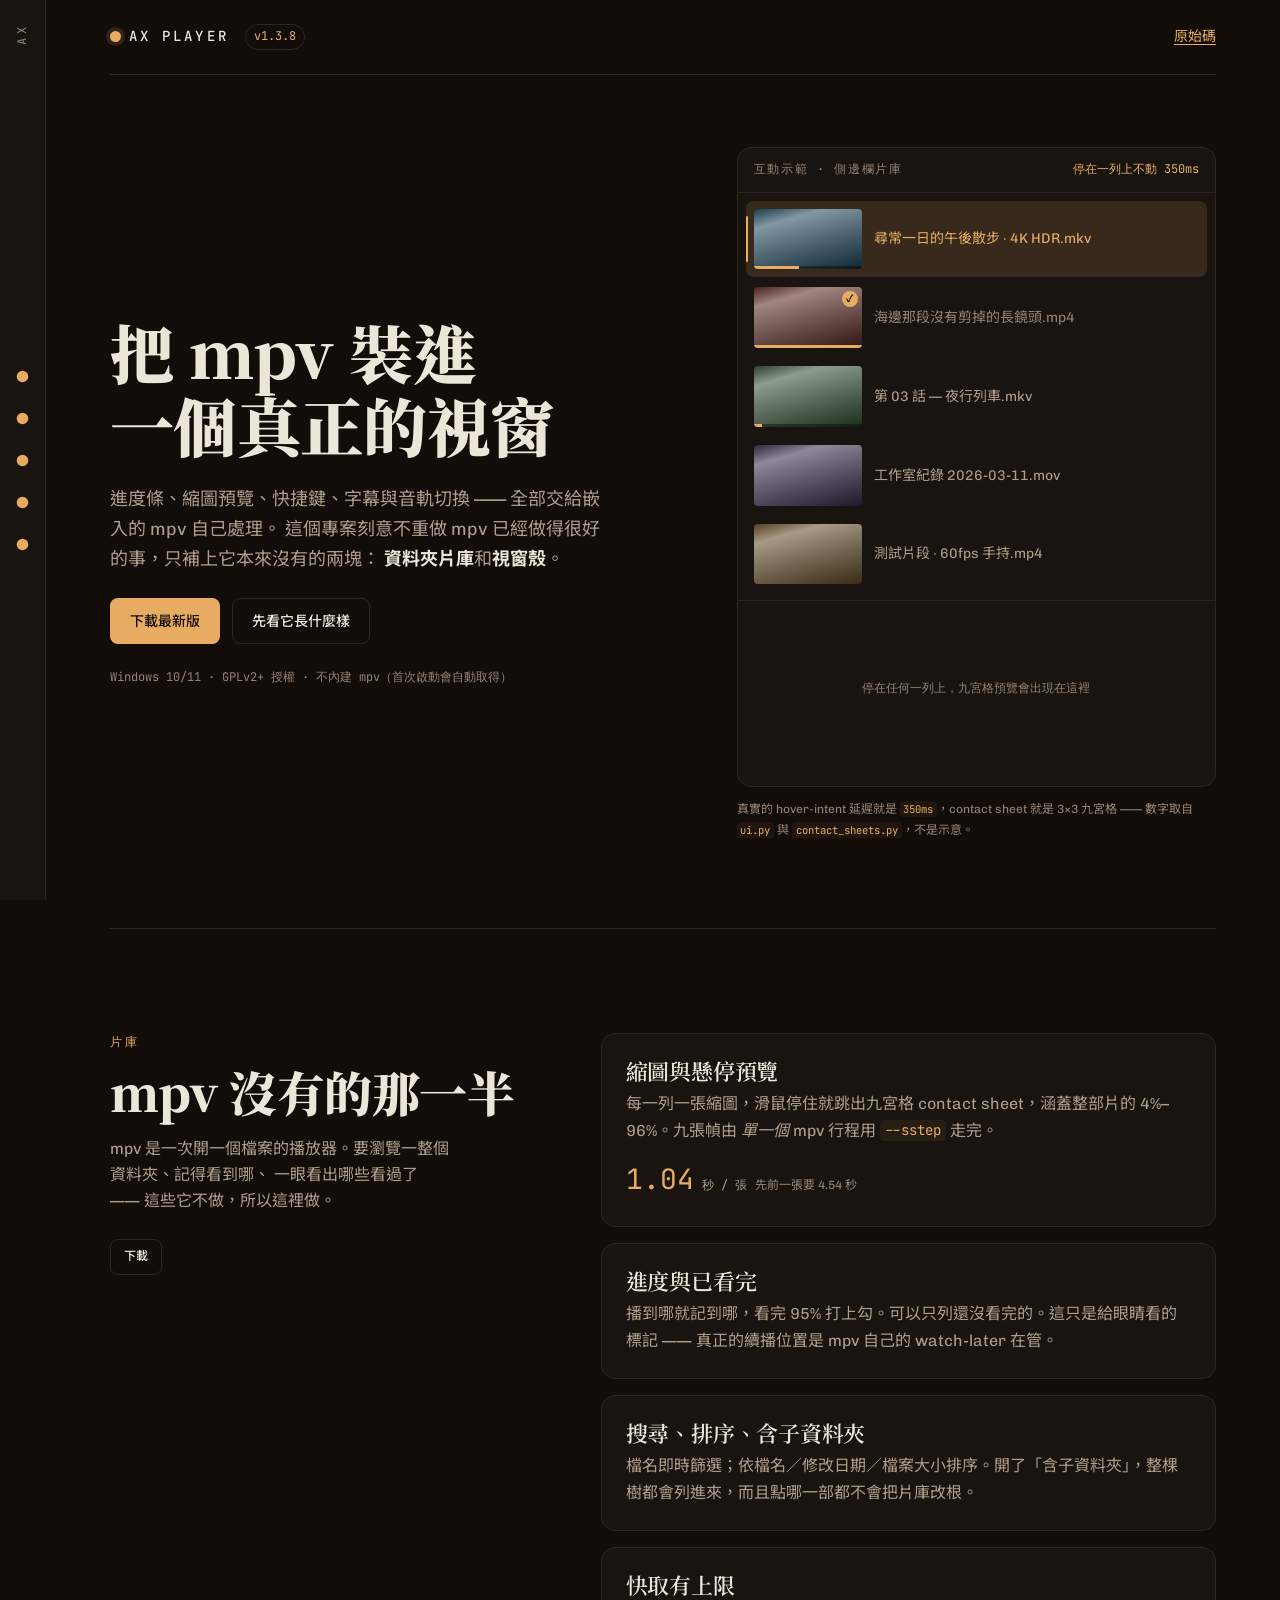
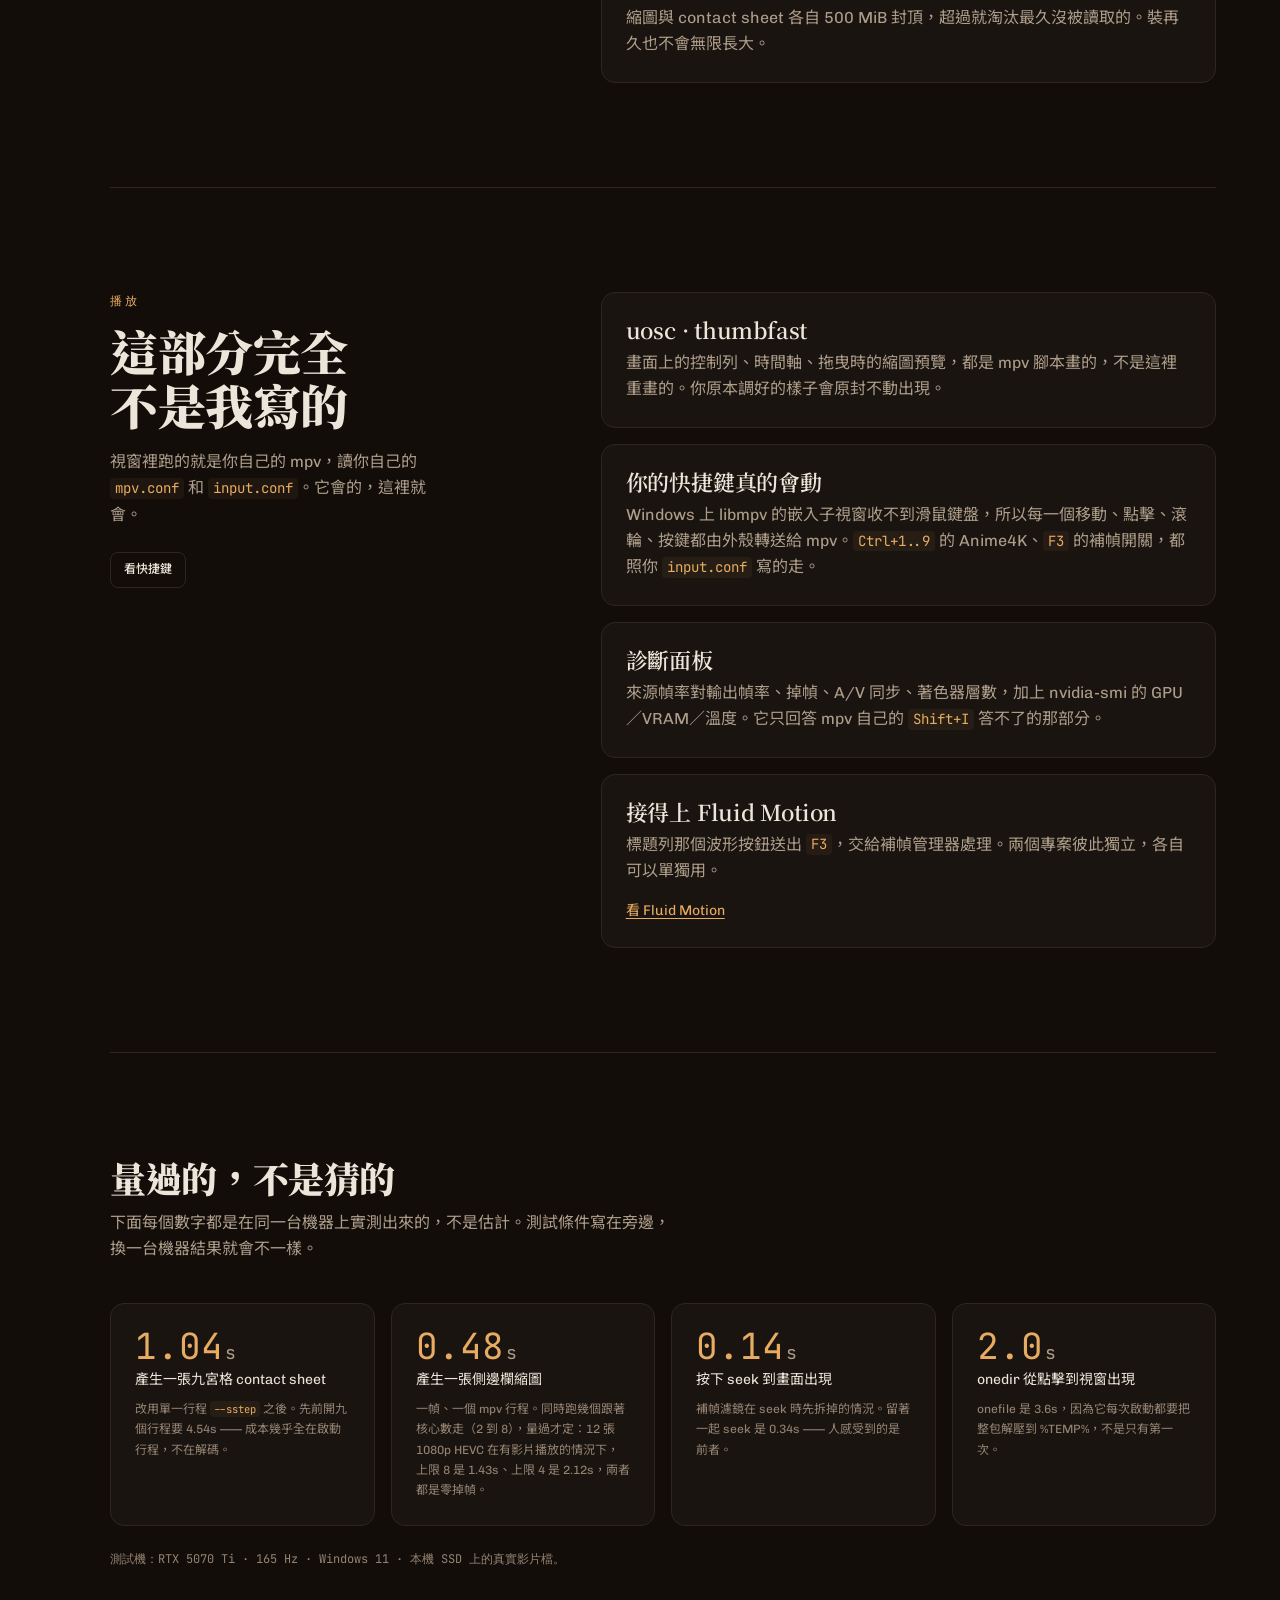
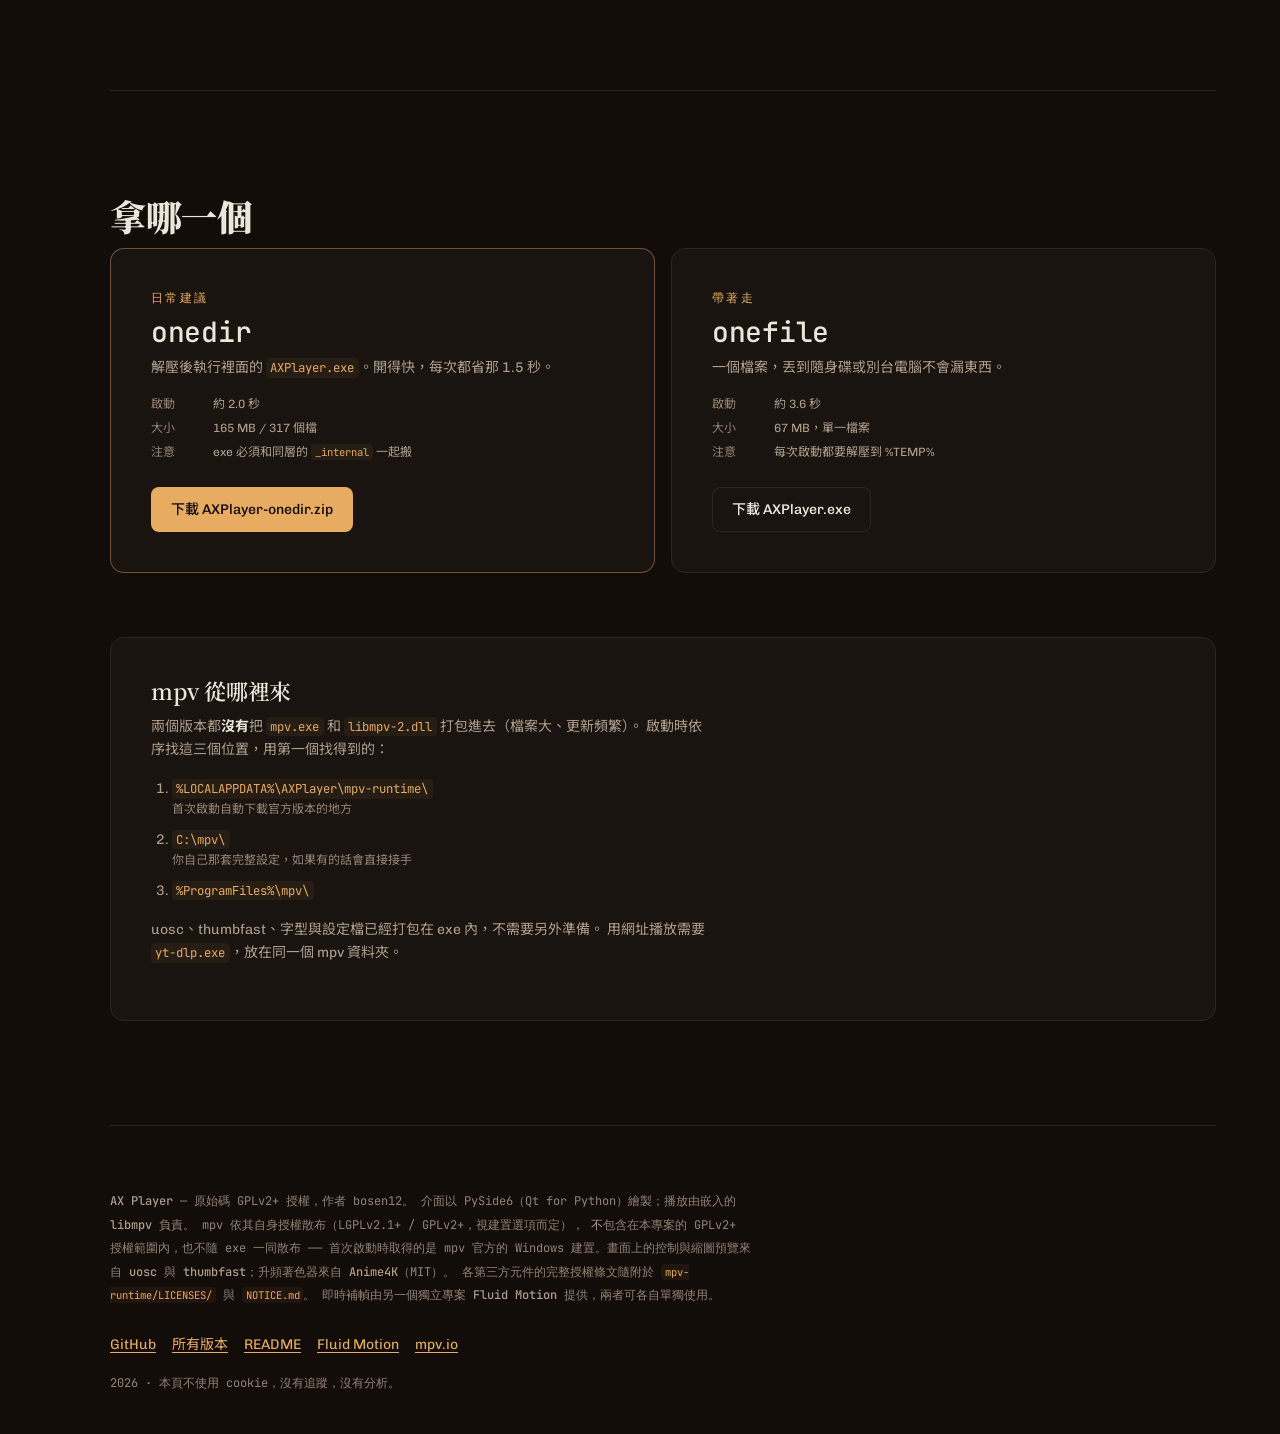
==== docs/index.html @ 6e578689 "站上的離線版本號跟上 v1.3.8 Co-Authored-By: Claude Opus 5 <noreply@anthropic.com>" ====
<!doctype html>
<html lang="zh-Hant">
<head>
<meta charset="utf-8" />
<meta name="viewport" content="width=device-width, initial-scale=1" />
<title>AX Player — 把 mpv 裝進一個真正的視窗</title>
<meta name="description" content="把 mpv 直接嵌入視窗的桌面播放器。播放全部交給 mpv 自己的 uosc 和 thumbfast，這裡只補上 mpv 沒有的：資料夾片庫和視窗殼。Windows / 開源 / GPLv2+。" />
<meta property="og:title" content="AX Player" />
<meta property="og:description" content="把 mpv 裝進一個真正的視窗。片庫是這裡加的，播放是 mpv 自己的。" />
<meta property="og:type" content="website" />
<link rel="preconnect" href="https://fonts.googleapis.com" />
<link rel="preconnect" href="https://fonts.gstatic.com" crossorigin />
<link href="https://fonts.googleapis.com/css2?family=Chivo:wght@400;500;700&family=JetBrains+Mono:wght@400;500&family=Noto+Sans+TC:wght@400;500;700&family=Noto+Serif+TC:wght@600;900&display=swap" rel="stylesheet" />
<link rel="stylesheet" href="tokens.css" />
<link rel="stylesheet" href="styles.css" />
</head>
<body>
<!-- Cross-links point at the repos, not the Pages sites: both repos are
     private and GitHub Pages needs a paid plan for those, so the site is
     built but not published. If it goes live, swap these four hrefs for
     https://bosen12.github.io/<repo>/ -- nothing else needs changing. -->

<a class="skip" href="#main">跳到主要內容</a>

<!-- N3 · side rail: the film perforation the app draws down its own sidebar -->
<nav class="rail" aria-label="章節">
  <span class="rail__mark">AX</span>
  <ul class="rail__dots">
    <li><a href="#main" data-rail="main"><span class="rail__perf"></span><span class="rail__label">開場</span></a></li>
    <li><a href="#library" data-rail="library"><span class="rail__perf"></span><span class="rail__label">片庫</span></a></li>
    <li><a href="#playback" data-rail="playback"><span class="rail__perf"></span><span class="rail__label">播放</span></a></li>
    <li><a href="#measured" data-rail="measured"><span class="rail__perf"></span><span class="rail__label">數字</span></a></li>
    <li><a href="#get" data-rail="get"><span class="rail__perf"></span><span class="rail__label">下載</span></a></li>
  </ul>
</nav>

<div class="shell">

  <header class="topbar">
    <span class="wordmark"><span class="bulb" aria-hidden="true"></span>AX&nbsp;PLAYER</span>
    <span class="topbar__ver" id="ver-chip">v1.3.8</span>
    <a class="topbar__link" href="https://github.com/bosen12/AX_Player">原始碼</a>
  </header>

  <!-- H2 · split diptych -->
  <main id="main">
  <section class="hero">
    <div class="hero__say">
      <h1 class="hero__h">把 mpv 裝進<br />一個真正的視窗</h1>
      <p class="hero__lede">
        進度條、縮圖預覽、快捷鍵、字幕與音軌切換 —— 全部交給嵌入的 mpv 自己處理。
        這個專案刻意不重做 mpv 已經做得很好的事，只補上它本來沒有的兩塊：
        <strong>資料夾片庫</strong>和<strong>視窗殼</strong>。
      </p>
      <div class="hero__acts">
        <a class="btn btn--solid" href="https://github.com/bosen12/AX_Player/releases/latest">下載最新版</a>
        <a class="btn btn--ghost" href="#library">先看它長什麼樣</a>
      </div>
      <p class="hero__meta">
        Windows 10/11 · GPLv2+ 授權 · 不內建 mpv（首次啟動會自動取得）
      </p>
    </div>

    <!-- Signature: the library interaction, rebuilt. Tier-A CSS art. -->
    <div class="hero__demo">
      <div class="demo" id="demo">
        <div class="demo__head">
          <span class="demo__title">互動示範 · 側邊欄片庫</span>
          <span class="demo__hint" id="demo-hint">停在一列上不動 350ms</span>
        </div>
        <ul class="lib" id="lib" role="listbox" aria-label="示範播放清單">
          <!-- rows injected by app.js -->
        </ul>
        <div class="sheet" id="sheet">
          <p class="sheet__idle" id="sheet-idle">停在任何一列上，九宮格預覽會出現在這裡</p>
          <div class="sheet__grid" id="sheet-grid" hidden></div>
          <p class="sheet__cap" id="sheet-cap"></p>
        </div>
      </div>
      <p class="demo__foot">
        真實的 hover-intent 延遲就是 <code>350ms</code>，contact sheet 就是 3×3 九宮格 ——
        數字取自 <code>ui.py</code> 與 <code>contact_sheets.py</code>，不是示意。
      </p>
    </div>
  </section>

  <!-- Feature Stack · section 1 -->
  <section class="stack" id="library">
    <div class="stack__pin">
      <p class="stack__kicker">片庫</p>
      <h2 class="stack__h">mpv 沒有的那一半</h2>
      <p class="stack__note">
        mpv 是一次開一個檔案的播放器。要瀏覽一整個資料夾、記得看到哪、
        一眼看出哪些看過了 —— 這些它不做，所以這裡做。
      </p>
      <a class="btn btn--ghost btn--sm" href="#get">下載</a>
    </div>
    <div class="stack__run">
      <article class="panel">
        <h3 class="panel__h">縮圖與懸停預覽</h3>
        <p>每一列一張縮圖，滑鼠停住就跳出九宮格 contact sheet，涵蓋整部片的 4%–96%。九張幀由 <em>單一個</em> mpv 行程用 <code>--sstep</code> 走完。</p>
        <p class="panel__num"><span class="num">1.04</span><span class="unit">秒 / 張</span><span class="was">先前一張要 4.54 秒</span></p>
      </article>
      <article class="panel">
        <h3 class="panel__h">進度與已看完</h3>
        <p>播到哪就記到哪，看完 95% 打上勾。可以只列還沒看完的。這只是給眼睛看的標記 —— 真正的續播位置是 mpv 自己的 watch-later 在管。</p>
      </article>
      <article class="panel">
        <h3 class="panel__h">搜尋、排序、含子資料夾</h3>
        <p>檔名即時篩選；依檔名／修改日期／檔案大小排序。開了「含子資料夾」，整棵樹都會列進來，而且點哪一部都不會把片庫改根。</p>
      </article>
      <article class="panel">
        <h3 class="panel__h">快取有上限</h3>
        <p>縮圖與 contact sheet 各自 500 MiB 封頂，超過就淘汰最久沒被讀取的。裝再久也不會無限長大。</p>
      </article>
    </div>
  </section>

  <!-- Feature Stack · section 2 -->
  <section class="stack" id="playback">
    <div class="stack__pin">
      <p class="stack__kicker">播放</p>
      <h2 class="stack__h">這部分完全<br />不是我寫的</h2>
      <p class="stack__note">
        視窗裡跑的就是你自己的 mpv，讀你自己的 <code>mpv.conf</code> 和
        <code>input.conf</code>。它會的，這裡就會。
      </p>
      <a class="btn btn--ghost btn--sm" href="https://github.com/bosen12/AX_Player#快捷鍵">看快捷鍵</a>
    </div>
    <div class="stack__run">
      <article class="panel">
        <h3 class="panel__h">uosc · thumbfast</h3>
        <p>畫面上的控制列、時間軸、拖曳時的縮圖預覽，都是 mpv 腳本畫的，不是這裡重畫的。你原本調好的樣子會原封不動出現。</p>
      </article>
      <article class="panel">
        <h3 class="panel__h">你的快捷鍵真的會動</h3>
        <p>Windows 上 libmpv 的嵌入子視窗收不到滑鼠鍵盤，所以每一個移動、點擊、滾輪、按鍵都由外殼轉送給 mpv。<code>Ctrl+1..9</code> 的 Anime4K、<code>F3</code> 的補幀開關，都照你 <code>input.conf</code> 寫的走。</p>
      </article>
      <article class="panel">
        <h3 class="panel__h">診斷面板</h3>
        <p>來源幀率對輸出幀率、掉幀、A/V 同步、著色器層數，加上 nvidia-smi 的 GPU／VRAM／溫度。它只回答 mpv 自己的 <code>Shift+I</code> 答不了的那部分。</p>
      </article>
      <article class="panel">
        <h3 class="panel__h">接得上 Fluid Motion</h3>
        <p>標題列那個波形按鈕送出 <code>F3</code>，交給補幀管理器處理。兩個專案彼此獨立，各自可以單獨用。</p>
        <p><a class="inline-link" href="https://github.com/bosen12/Fluid_Motion_Player">看 Fluid Motion</a></p>
      </article>
    </div>
  </section>

  <!-- measured -->
  <section class="measured" id="measured">
    <h2 class="sec__h">量過的，不是猜的</h2>
    <p class="sec__lede">
      下面每個數字都是在同一台機器上實測出來的，不是估計。測試條件寫在旁邊，
      換一台機器結果就會不一樣。
    </p>
    <div class="grid-num">
      <div class="numcard">
        <p class="numcard__v">1.04<span>s</span></p>
        <p class="numcard__k">產生一張九宮格 contact sheet</p>
        <p class="numcard__c">改用單一行程 <code>--sstep</code> 之後。先前開九個行程要 4.54s —— 成本幾乎全在啟動行程，不在解碼。</p>
      </div>
      <div class="numcard">
        <p class="numcard__v">0.48<span>s</span></p>
        <p class="numcard__k">產生一張側邊欄縮圖</p>
        <p class="numcard__c">一幀、一個 mpv 行程。同時跑幾個跟著核心數走（2 到 8），量過才定：12 張 1080p HEVC 在有影片播放的情況下，上限 8 是 1.43s、上限 4 是 2.12s，兩者都是零掉幀。</p>
      </div>
      <div class="numcard">
        <p class="numcard__v">0.14<span>s</span></p>
        <p class="numcard__k">按下 seek 到畫面出現</p>
        <p class="numcard__c">補幀濾鏡在 seek 時先拆掉的情況。留著一起 seek 是 0.34s —— 人感受到的是前者。</p>
      </div>
      <div class="numcard">
        <p class="numcard__v">2.0<span>s</span></p>
        <p class="numcard__k">onedir 從點擊到視窗出現</p>
        <p class="numcard__c">onefile 是 3.6s，因為它每次啟動都要把整包解壓到 %TEMP%，不是只有第一次。</p>
      </div>
    </div>
    <p class="fine">
      測試機：RTX 5070 Ti · 165 Hz · Windows 11 · 本機 SSD 上的真實影片檔。
    </p>
  </section>

  <!-- get -->
  <section class="get" id="get">
    <h2 class="sec__h">拿哪一個</h2>
    <div class="get__two">
      <article class="pick pick--rec">
        <p class="pick__tag">日常建議</p>
        <h3 class="pick__h">onedir</h3>
        <p class="pick__d">解壓後執行裡面的 <code>AXPlayer.exe</code>。開得快，每次都省那 1.5 秒。</p>
        <dl class="pick__spec">
          <div><dt>啟動</dt><dd>約 2.0 秒</dd></div>
          <div><dt>大小</dt><dd>165 MB / 317 個檔</dd></div>
          <div><dt>注意</dt><dd>exe 必須和同層的 <code>_internal</code> 一起搬</dd></div>
        </dl>
        <a class="btn btn--solid" href="https://github.com/bosen12/AX_Player/releases/latest">下載 AXPlayer-onedir.zip</a>
      </article>
      <article class="pick">
        <p class="pick__tag">帶著走</p>
        <h3 class="pick__h">onefile</h3>
        <p class="pick__d">一個檔案，丟到隨身碟或別台電腦不會漏東西。</p>
        <dl class="pick__spec">
          <div><dt>啟動</dt><dd>約 3.6 秒</dd></div>
          <div><dt>大小</dt><dd>67 MB，單一檔案</dd></div>
          <div><dt>注意</dt><dd>每次啟動都要解壓到 %TEMP%</dd></div>
        </dl>
        <a class="btn btn--ghost" href="https://github.com/bosen12/AX_Player/releases/latest">下載 AXPlayer.exe</a>
      </article>
    </div>

    <div class="where">
      <h3 class="where__h">mpv 從哪裡來</h3>
      <p class="where__d">
        兩個版本都<strong>沒有</strong>把 <code>mpv.exe</code> 和 <code>libmpv-2.dll</code> 打包進去（檔案大、更新頻繁）。
        啟動時依序找這三個位置，用第一個找得到的：
      </p>
      <ol class="where__list">
        <li><code>%LOCALAPPDATA%\AXPlayer\mpv-runtime\</code><span>首次啟動自動下載官方版本的地方</span></li>
        <li><code>C:\mpv\</code><span>你自己那套完整設定，如果有的話會直接接手</span></li>
        <li><code>%ProgramFiles%\mpv\</code></li>
      </ol>
      <p class="where__d">
        uosc、thumbfast、字型與設定檔已經打包在 exe 內，不需要另外準備。
        用網址播放需要 <code>yt-dlp.exe</code>，放在同一個 mpv 資料夾。
      </p>
    </div>
  </section>
  </main>

  <!-- Ft4 · dense typographic colophon -->
  <footer class="colophon">
    <p class="colophon__line">
      <strong>AX Player</strong> — 原始碼 GPLv2+ 授權，作者 bosen12。
      介面以 PySide6（Qt for Python）繪製；播放由嵌入的 <strong>libmpv</strong> 負責。
      mpv 依其自身授權散布（LGPLv2.1+ / GPLv2+，視建置選項而定），
      <strong>不</strong>包含在本專案的 GPLv2+ 授權範圍內，也不隨 exe 一同散布 —— 首次啟動時取得的是
      mpv 官方的 Windows 建置。畫面上的控制與縮圖預覽來自
      <strong>uosc</strong> 與 <strong>thumbfast</strong>；升頻著色器來自 <strong>Anime4K</strong>（MIT）。
      各第三方元件的完整授權條文隨附於 <code>mpv-runtime/LICENSES/</code> 與 <code>NOTICE.md</code>。
      即時補幀由另一個獨立專案 <strong>Fluid Motion</strong> 提供，兩者可各自單獨使用。
    </p>
    <ul class="colophon__links">
      <li><a href="https://github.com/bosen12/AX_Player">GitHub</a></li>
      <li><a href="https://github.com/bosen12/AX_Player/releases">所有版本</a></li>
      <li><a href="https://github.com/bosen12/AX_Player/blob/main/README.md">README</a></li>
      <li><a href="https://github.com/bosen12/Fluid_Motion_Player">Fluid Motion</a></li>
      <li><a href="https://mpv.io">mpv.io</a></li>
    </ul>
    <p class="colophon__end">2026 · 本頁不使用 cookie，沒有追蹤，沒有分析。</p>
  </footer>

</div>

<script src="app.js"></script>
</body>
</html>
---- docs/tokens.css ----
/* Hallmark · pre-emit critique: P5 H5 E4 S5 R4 V5
 * Hallmark · genre: atmospheric · macrostructure: Feature Stack
 * tone: 影像 / 氛圍 · theme: product-locked (projector amber on emulsion black)
 * nav: N3 side-rail perforation · footer: Ft4 dense typographic colophon
 * enrichment: Tier-A CSS art (library demo + contact sheet)
 * audience: 用 mpv 但想要片庫的人 · use: 下載 / 看懂 / 去 repo
 * fonts: Noto Serif TC + Chivo/Noto Sans TC + JetBrains Mono
 *
 * Palette is NOT a Hallmark pick -- it is lifted from ax_player/ui.py, where
 * the app's own Qt stylesheet defines it. The site has to be the colour the
 * app is; rotating it for variety would be a lie about the product. The two
 * sibling sites differ on macrostructure, type and structure instead.
 */
:root {
  /* --- from ax_player/ui.py, converted hex -> oklch --- */
  --color-paper: oklch(16.6% 0.012 55);      /* #171310 */
  --color-paper-2: oklch(19.8% 0.013 55);    /* #1d1815 */
  --color-paper-3: oklch(24.4% 0.017 60);    /* #26201a */
  --color-ink: oklch(92.4% 0.017 78);        /* #ece4d9 */
  --color-muted: oklch(70.4% 0.033 72);      /* #a99781 */
  /* The one token that deliberately does NOT match ui.py. The app's
     #7b6b5a is oklch(52.6% ...), which measured 3.55:1 on paper and
     3.36:1 on paper-2 -- under WCAG AA's 4.5 for the 12px roles that
     use it here (colophon, fine print, spec labels). Raised until both
     backgrounds clear: 5.26 and 4.98. Qt renders text differently and
     the app is not being changed; this is a web-only correction. */
  --color-faint: oklch(62% 0.031 66);
  --color-accent: oklch(78.4% 0.114 71);     /* #e3a75c */
  --color-accent-hi: oklch(84.2% 0.104 74);  /* #f0bd7d */
  --color-accent-ink: oklch(17.4% 0.012 60); /* #191410 */
  --color-rule: oklch(27.6% 0.014 58);       /* #2f2821 */
  --color-danger: oklch(56.8% 0.132 33);     /* #c1543d */

  --color-accent-dim: oklch(78.4% 0.114 71 / 0.14);
  --color-accent-ghost: oklch(78.4% 0.114 71 / 0.06);
  --color-focus: oklch(84.2% 0.104 74);

  /* Film-frame fills for the demo strip. Deliberately outside the brand
     amber -- they stand in for footage, and footage is not brand-coloured. */
  --frame-a: oklch(38% 0.055 232);
  --frame-b: oklch(34% 0.062 24);
  --frame-c: oklch(40% 0.05 148);
  --frame-d: oklch(33% 0.048 300);
  --frame-e: oklch(43% 0.058 78);

  /* 明體: the face Chinese-language film title cards are set in. Not a
     superfamily default -- picked for the subject. */
  --font-display: "Noto Serif TC", Georgia, "Times New Roman", serif;
  --font-body: "Chivo", "Noto Sans TC", system-ui, -apple-system, sans-serif;
  --font-mono: "JetBrains Mono", ui-monospace, "Cascadia Mono", Consolas, monospace;

  --space-3xs: 0.125rem;
  --space-2xs: 0.25rem;
  --space-xs: 0.5rem;
  --space-sm: 0.75rem;
  --space-md: 1rem;
  --space-lg: 1.5rem;
  --space-xl: 2.5rem;
  --space-2xl: 4rem;
  --space-3xl: 6.5rem;

  --text-xs: 0.75rem;
  --text-sm: 0.875rem;
  --text-base: 1rem;
  --text-md: 1.125rem;
  --text-lg: 1.375rem;
  --text-xl: 1.75rem;
  --text-2xl: 2.25rem;
  --text-3xl: 3rem;
  /* clamp, not a fixed rem: the longest headline line is seven CJK
     glyphs, and at a fixed 5rem those measured 560px inside a 520px
     column -- the last glyph fell to a third line on its own. */
  --text-display-s: clamp(2.125rem, 3.8vw, 3.5rem);
  --text-display: clamp(2.5rem, 5vw, 4.5rem);

  --rule-hair: 1px;
  --radius-sm: 4px;
  --radius-md: 8px;
  --radius-lg: 14px;

  --ease-out: cubic-bezier(0.16, 1, 0.3, 1);
  --ease-in: cubic-bezier(0.7, 0, 0.84, 0);
  --ease-in-out: cubic-bezier(0.65, 0, 0.35, 1);
  --dur-micro: 120ms;
  --dur-short: 180ms;
  --dur-mid: 300ms;

  --rail-w: 46px;
  --measure: 62ch;

  --z-base: 1;
  --z-raised: 10;
  --z-rail: 60;
  --z-pop: 120;
}

@media (max-width: 900px) {
  :root {
    --text-3xl: 2rem;
    --text-2xl: 1.625rem;
    --space-3xl: 3.5rem;
    --space-2xl: 2.5rem;
    --rail-w: 0px;
  }
}
---- docs/styles.css ----
/* Hallmark · macrostructure: Feature Stack · tone: 影像/氛圍 · anchor hue: amber 71
 * Palette locked to ax_player/ui.py -- see tokens.css header.
 */

*, *::before, *::after { box-sizing: border-box; }

html, body {
  margin: 0;
  padding: 0;
  overflow-x: clip;            /* clip, never hidden -- gate 34 */
  background: var(--color-paper);
}

html { scroll-behavior: smooth; }
@media (prefers-reduced-motion: reduce) { html { scroll-behavior: auto; } }

body {
  font-family: var(--font-body);
  font-size: var(--text-base);
  line-height: 1.65;
  color: var(--color-muted);
  -webkit-font-smoothing: antialiased;
  text-rendering: optimizeLegibility;
}

h1, h2, h3 {
  font-family: var(--font-display);
  font-style: normal;          /* no italic headers -- gate 38a */
  font-weight: 900;
  color: var(--color-ink);
  line-height: 1.14;
  letter-spacing: -0.01em;
  overflow-wrap: anywhere;     /* gate 51 */
  min-width: 0;
  margin: 0;
}

p { margin: 0 0 var(--space-md); }
strong { color: var(--color-ink); font-weight: 700; }
em { font-style: italic; }

code {
  font-family: var(--font-mono);
  font-size: 0.88em;
  color: var(--color-accent);
  background: var(--color-accent-ghost);
  padding: 0.1em 0.36em;
  border-radius: var(--radius-sm);
  overflow-wrap: anywhere;
}

a { color: var(--color-accent); text-decoration-thickness: 1px; text-underline-offset: 3px; }
a:hover { color: var(--color-accent-hi); }

:focus-visible {
  outline: 2px solid var(--color-focus);
  outline-offset: 3px;
  border-radius: var(--radius-sm);
  /* never animated -- must appear instantly */
}

.skip {
  position: absolute;
  left: -9999px;
  top: 0;
  background: var(--color-accent);
  color: var(--color-accent-ink);
  padding: var(--space-xs) var(--space-md);
  z-index: var(--z-pop);
}
.skip:focus { left: var(--space-md); top: var(--space-md); }

/* ---------- N3 · side rail (the app's own film perforation) ---------- */

.rail {
  position: fixed;
  inset-block: 0;
  inset-inline-start: 0;
  width: var(--rail-w);
  z-index: var(--z-rail);
  display: flex;
  flex-direction: column;
  align-items: center;
  justify-content: flex-start;
  padding-block: var(--space-lg);
  border-inline-end: var(--rule-hair) solid var(--color-rule);
  background: var(--color-paper-2);
}


.rail__mark {
  font-family: var(--font-mono);
  font-size: var(--text-xs);
  letter-spacing: 0.28em;
  color: var(--color-faint);
  writing-mode: vertical-rl;
  transform: rotate(180deg);
}

/* margin-block:auto centres the perforation in the rail. It has to live
   in this rule, not a separate earlier one -- `margin: 0` here would
   win the cascade against it at equal specificity. */
.rail__dots { list-style: none; margin: auto 0; padding: 0; display: grid; gap: var(--space-md); }

.rail__dots a {
  display: grid;
  place-items: center;
  width: 26px;
  height: 26px;
  text-decoration: none;
  position: relative;
}

.rail__perf {
  width: 9px;
  height: 9px;
  border-radius: 50%;
  background: var(--color-accent);
  opacity: 0.34;
  transition: opacity var(--dur-short) var(--ease-out),
              transform var(--dur-short) var(--ease-out);
}

.rail__dots a:hover .rail__perf,
.rail__dots a[aria-current="true"] .rail__perf { opacity: 1; transform: scale(1.28); }

.rail__label {
  position: absolute;
  inset-inline-start: calc(100% + 6px);
  font-family: var(--font-mono);
  font-size: var(--text-xs);
  color: var(--color-ink);
  background: var(--color-paper-3);
  border: var(--rule-hair) solid var(--color-rule);
  padding: 2px var(--space-xs);
  border-radius: var(--radius-sm);
  white-space: nowrap;
  opacity: 0;
  pointer-events: none;
  transition: opacity var(--dur-short) var(--ease-out);
}
.rail__dots a:hover .rail__label,
.rail__dots a:focus-visible .rail__label { opacity: 1; }

/* ---------- shell ---------- */

.shell {
  margin-inline-start: var(--rail-w);
  padding-inline: clamp(var(--space-md), 5vw, var(--space-3xl));
  max-width: 1500px;
}

.topbar {
  display: flex;
  align-items: center;
  gap: var(--space-md);
  padding-block: var(--space-lg);
  border-block-end: var(--rule-hair) solid var(--color-rule);
  flex-wrap: wrap;
}

.wordmark {
  display: inline-flex;
  align-items: center;
  gap: var(--space-xs);
  font-family: var(--font-mono);
  font-weight: 500;
  font-size: var(--text-sm);
  letter-spacing: 0.22em;
  color: var(--color-ink);
}

.bulb {
  width: 11px;
  height: 11px;
  border-radius: 50%;
  background: var(--color-accent);
  box-shadow: 0 0 0 4px var(--color-accent-dim);
}

.topbar__ver {
  font-family: var(--font-mono);
  font-size: var(--text-xs);
  color: var(--color-accent);
  border: var(--rule-hair) solid var(--color-rule);
  border-radius: 999px;
  padding: 2px var(--space-xs);
}

.topbar__link { margin-inline-start: auto; font-size: var(--text-sm); white-space: nowrap; }

/* ---------- H2 · split diptych hero ---------- */

.hero {
  display: grid;
  grid-template-columns: minmax(0, 6fr) minmax(0, 5fr);   /* gate 50 */
  gap: clamp(var(--space-xl), 4vw, var(--space-3xl));
  align-items: center;
  padding-block: clamp(var(--space-2xl), 8vh, var(--space-3xl));
}

.hero__h {
  font-size: var(--text-display);
  margin-block-end: var(--space-lg);
}

.hero__lede {
  font-size: var(--text-md);
  max-width: 46ch;
  color: var(--color-muted);
}

.hero__acts { display: flex; flex-wrap: wrap; gap: var(--space-sm); margin-block: var(--space-lg); }

.hero__meta {
  font-family: var(--font-mono);
  font-size: var(--text-xs);
  color: var(--color-faint);
  margin: 0;
}

/* ---------- buttons ---------- */

.btn {
  display: inline-flex;
  align-items: center;
  justify-content: center;
  white-space: nowrap;          /* no two-line clickable text -- gate 49 */
  font-family: var(--font-body);
  font-weight: 500;
  font-size: var(--text-sm);
  padding: 0.72em 1.35em;
  border-radius: var(--radius-md);
  border: var(--rule-hair) solid transparent;
  text-decoration: none;
  cursor: pointer;
  transition: background-color var(--dur-short) var(--ease-out),
              border-color var(--dur-short) var(--ease-out),
              color var(--dur-short) var(--ease-out),
              transform var(--dur-micro) var(--ease-out);
}
.btn--sm { font-size: var(--text-xs); padding: 0.6em 1.1em; }

.btn--solid { background: var(--color-accent); color: var(--color-accent-ink); }
.btn--solid:hover { background: var(--color-accent-hi); color: var(--color-accent-ink); }
.btn--solid:active { transform: translateY(1px); }

.btn--ghost { border-color: var(--color-rule); color: var(--color-ink); background: transparent; }
.btn--ghost:hover { border-color: var(--color-accent); color: var(--color-accent); }
.btn--ghost:active { transform: translateY(1px); }

.inline-link { font-size: var(--text-sm); }

/* ---------- signature: the library demo ---------- */

.demo {
  border: var(--rule-hair) solid var(--color-rule);
  border-radius: var(--radius-lg);
  background: var(--color-paper-2);
  overflow: hidden;
  position: relative;
}

.demo__head {
  display: flex;
  align-items: baseline;
  justify-content: space-between;
  gap: var(--space-sm);
  padding: var(--space-sm) var(--space-md);
  border-block-end: var(--rule-hair) solid var(--color-rule);
  flex-wrap: wrap;
}

.demo__title {
  font-family: var(--font-mono);
  font-size: var(--text-xs);
  letter-spacing: 0.14em;
  color: var(--color-faint);
  text-transform: uppercase;
}

.demo__hint { font-family: var(--font-mono); font-size: var(--text-xs); color: var(--color-accent); }

.demo__foot {
  font-size: var(--text-xs);
  color: var(--color-faint);
  margin-block-start: var(--space-sm);
  line-height: 1.7;
}

.lib { list-style: none; margin: 0; padding: var(--space-xs); display: grid; gap: 2px; }

.row {
  display: grid;
  grid-template-columns: 108px minmax(0, 1fr);
  gap: var(--space-sm);
  align-items: center;
  padding: var(--space-xs);
  border-radius: var(--radius-md);
  border: none;
  background: transparent;
  text-align: start;
  font: inherit;
  color: inherit;
  width: 100%;
  cursor: pointer;
  position: relative;
  transition: background-color var(--dur-short) var(--ease-out);
}
.row:hover { background: var(--color-paper-3); }
.row[data-playing="true"] { background: var(--color-accent-dim); }
.row[data-playing="true"]::before {
  content: "";
  position: absolute;
  inset-block: 20%;
  inset-inline-start: 0;
  width: 2px;
  background: var(--color-accent);
  border-radius: 2px;
}

.row__thumb {
  position: relative;
  aspect-ratio: 16 / 9;
  border-radius: var(--radius-sm);
  overflow: hidden;
  background: var(--color-paper-3);
}

.row__bar { position: absolute; inset-inline: 0; inset-block-end: 0; height: 3px; background: oklch(0% 0 0 / 0.4); }
.row__bar i { display: block; height: 100%; background: var(--color-accent); }

.row__badge {
  position: absolute;
  inset-block-start: 4px;
  inset-inline-end: 4px;
  width: 16px;
  height: 16px;
  border-radius: 50%;
  background: var(--color-accent);
  color: var(--color-accent-ink);
  font-size: 10px;
  line-height: 16px;
  text-align: center;
  font-weight: 700;
}

.row__name {
  font-size: var(--text-sm);
  color: var(--color-muted);
  display: -webkit-box;
  -webkit-line-clamp: 2;
  -webkit-box-orient: vertical;
  overflow: hidden;
  overflow-wrap: anywhere;
  min-width: 0;
}
.row:hover .row__name { color: var(--color-ink); }
.row[data-playing="true"] .row__name { color: var(--color-accent); }
.row[data-watched="true"] .row__name { color: var(--color-faint); }

/* Contact sheet. In flow beneath the list, not floated over it: as an
   overlay it covered the very row the pointer was resting on, which the
   real popup never does -- there it opens beside the sidebar, clear of
   the row. The slot keeps a reserved height so revealing it cannot shift
   the page. */
.sheet {
  padding: var(--space-xs) var(--space-sm) var(--space-sm);
  border-block-start: var(--rule-hair) solid var(--color-rule);
  min-height: 186px;
  display: flex;
  flex-direction: column;
  justify-content: center;
}

.sheet__grid { display: grid; grid-template-columns: repeat(3, minmax(0, 1fr)); gap: 3px; }

.cell { position: relative; aspect-ratio: 16 / 9; border-radius: 2px; overflow: hidden; }
.cell span {
  position: absolute;
  inset-block-end: 0;
  inset-inline: 0;
  background: oklch(0% 0 0 / 0.58);
  color: var(--color-ink);
  font-family: var(--font-mono);
  font-size: 9px;
  line-height: 1.5;
  padding-inline-start: 3px;
}

.sheet__cap {
  margin: 5px 0 2px;
  font-family: var(--font-mono);
  font-size: var(--text-xs);
  color: var(--color-faint);
}

.sheet__idle {
  margin: 0;
  text-align: center;
  font-family: var(--font-mono);
  font-size: var(--text-xs);
  color: var(--color-faint);
  line-height: 1.8;
}

/* ---------- Feature Stack ---------- */

.stack {
  display: grid;
  grid-template-columns: minmax(0, 5fr) minmax(0, 7fr);
  gap: clamp(var(--space-xl), 4vw, var(--space-3xl));
  padding-block: var(--space-3xl);
  border-block-start: var(--rule-hair) solid var(--color-rule);
}

.stack__pin { position: sticky; top: var(--space-xl); align-self: start; }

.stack__kicker {
  font-family: var(--font-mono);
  font-size: var(--text-xs);
  letter-spacing: 0.26em;
  text-transform: uppercase;
  color: var(--color-accent);
  margin-block-end: var(--space-sm);
}

.stack__h { font-size: var(--text-3xl); margin-block-end: var(--space-md); }
.stack__note { max-width: 34ch; margin-block-end: var(--space-lg); }

.stack__run { display: grid; gap: var(--space-md); }

.panel {
  padding: var(--space-lg);
  border: var(--rule-hair) solid var(--color-rule);
  border-radius: var(--radius-lg);
  background: var(--color-paper-2);
  transition: border-color var(--dur-mid) var(--ease-out);
}
.panel:hover { border-color: oklch(78.4% 0.114 71 / 0.34); }

.panel__h { font-size: var(--text-lg); font-weight: 600; margin-block-end: var(--space-xs); }
.panel p { max-width: var(--measure); margin-block-end: 0; }
.panel p + p { margin-block-start: var(--space-sm); }

.panel__num { display: flex; align-items: baseline; gap: var(--space-xs); flex-wrap: wrap; }
.panel__num .num { font-family: var(--font-mono); font-size: var(--text-xl); color: var(--color-accent); }
.panel__num .unit { font-family: var(--font-mono); font-size: var(--text-xs); color: var(--color-muted); }
.panel__num .was { font-size: var(--text-xs); color: var(--color-faint); }

/* ---------- measured ---------- */

.measured, .get { padding-block: var(--space-3xl); border-block-start: var(--rule-hair) solid var(--color-rule); }

.sec__h { font-size: var(--text-2xl); margin-block-end: var(--space-sm); }
.sec__lede { max-width: 56ch; margin-block-end: var(--space-xl); }

.grid-num {
  display: grid;
  grid-template-columns: repeat(auto-fit, minmax(min(240px, 100%), 1fr));
  gap: var(--space-md);
}

.numcard {
  padding: var(--space-lg);
  border: var(--rule-hair) solid var(--color-rule);
  border-radius: var(--radius-lg);
  background: var(--color-paper-2);
}

.numcard__v {
  font-family: var(--font-mono);
  font-size: var(--text-2xl);
  color: var(--color-accent);
  margin: 0 0 var(--space-2xs);
  line-height: 1;
}
.numcard__v span { font-size: var(--text-md); color: var(--color-muted); margin-inline-start: 2px; }
.numcard__k { color: var(--color-ink); font-size: var(--text-sm); margin-block-end: var(--space-xs); }
.numcard__c { font-size: var(--text-xs); color: var(--color-faint); margin: 0; line-height: 1.7; }

.fine {
  font-family: var(--font-mono);
  font-size: var(--text-xs);
  color: var(--color-faint);
  margin-block-start: var(--space-lg);
}

/* ---------- get ---------- */

.get__two {
  display: grid;
  grid-template-columns: repeat(auto-fit, minmax(min(300px, 100%), 1fr));
  gap: var(--space-md);
  margin-block-end: var(--space-2xl);
}

.pick {
  padding: var(--space-xl);
  border: var(--rule-hair) solid var(--color-rule);
  border-radius: var(--radius-lg);
  background: var(--color-paper-2);
  display: flex;
  flex-direction: column;
}
.pick--rec { border-color: oklch(78.4% 0.114 71 / 0.42); }

.pick__tag {
  font-family: var(--font-mono);
  font-size: var(--text-xs);
  letter-spacing: 0.2em;
  text-transform: uppercase;
  color: var(--color-accent);
  margin-block-end: var(--space-xs);
}
.pick__h { font-family: var(--font-mono); font-weight: 500; font-size: var(--text-xl); margin-block-end: var(--space-xs); }
.pick__d { font-size: var(--text-sm); }

.pick__spec { margin: 0 0 var(--space-lg); display: grid; gap: var(--space-2xs); }
.pick__spec > div { display: grid; grid-template-columns: 4.5em minmax(0, 1fr); gap: var(--space-xs); font-size: var(--text-xs); }
.pick__spec dt { color: var(--color-faint); }
.pick__spec dd { margin: 0; color: var(--color-muted); }
.pick .btn { margin-block-start: auto; align-self: start; }

.where {
  padding: var(--space-xl);
  border: var(--rule-hair) solid var(--color-rule);
  border-radius: var(--radius-lg);
  background: var(--color-paper-2);
}
.where__h { font-size: var(--text-lg); font-weight: 600; margin-block-end: var(--space-sm); }
.where__d { max-width: var(--measure); font-size: var(--text-sm); }

.where__list { margin: 0 0 var(--space-md); padding-inline-start: 1.3em; display: grid; gap: var(--space-xs); }
.where__list li { font-size: var(--text-sm); }
.where__list span { display: block; font-size: var(--text-xs); color: var(--color-faint); }

/* ---------- Ft4 · colophon ---------- */

.colophon {
  padding-block: var(--space-2xl) var(--space-xl);
  border-block-start: var(--rule-hair) solid var(--color-rule);
}

.colophon__line {
  font-family: var(--font-mono);
  font-size: var(--text-xs);
  line-height: 1.95;
  color: var(--color-faint);
  max-width: 92ch;
}
.colophon__line strong { color: var(--color-muted); font-weight: 500; }

.colophon__links {
  list-style: none;
  margin: var(--space-lg) 0 var(--space-md);
  padding: 0;
  display: flex;
  flex-wrap: wrap;
  gap: var(--space-md);
}
.colophon__links a { font-size: var(--text-sm); white-space: nowrap; }

.colophon__end { font-family: var(--font-mono); font-size: var(--text-xs); color: var(--color-faint); margin: 0; }

/* ---------- responsive ---------- */

@media (max-width: 900px) {
  .rail { display: none; }
  .shell { margin-inline-start: 0; }

  .hero { grid-template-columns: minmax(0, 1fr); padding-block: var(--space-xl); }
  .hero__demo { order: 2; }

  /* Feature Stack must not stay sticky on small screens */
  .stack { grid-template-columns: minmax(0, 1fr); gap: var(--space-lg); padding-block: var(--space-2xl); }
  .stack__pin { position: static; }
  .stack__note { max-width: none; }

}

@media (max-width: 460px) {
  .row { grid-template-columns: 84px minmax(0, 1fr); }
  .pick, .where { padding: var(--space-lg); }
  .hero__acts .btn { flex: 1 1 auto; }
}

@media (prefers-reduced-motion: reduce) {
  *, *::before, *::after {
    animation-duration: 0.01ms !important;
    animation-iteration-count: 1 !important;
    transition-duration: 0.01ms !important;
  }
}
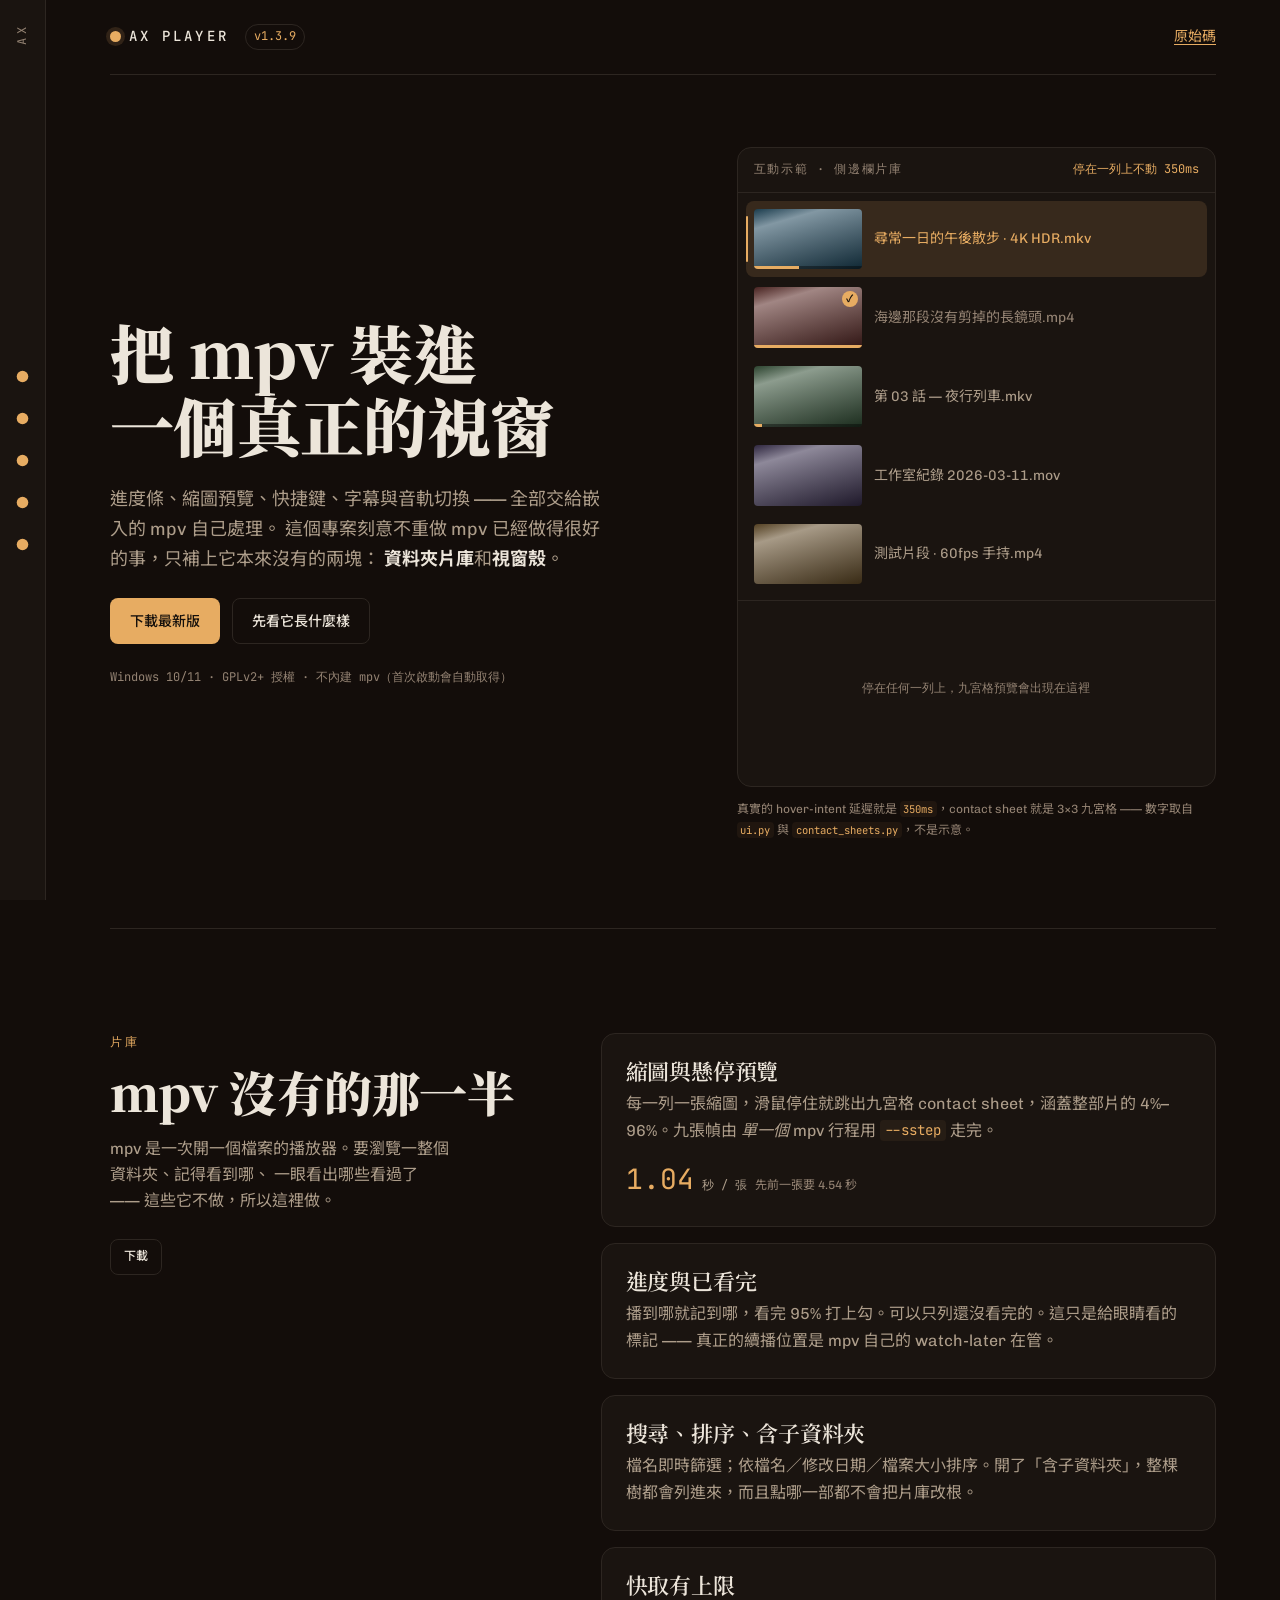
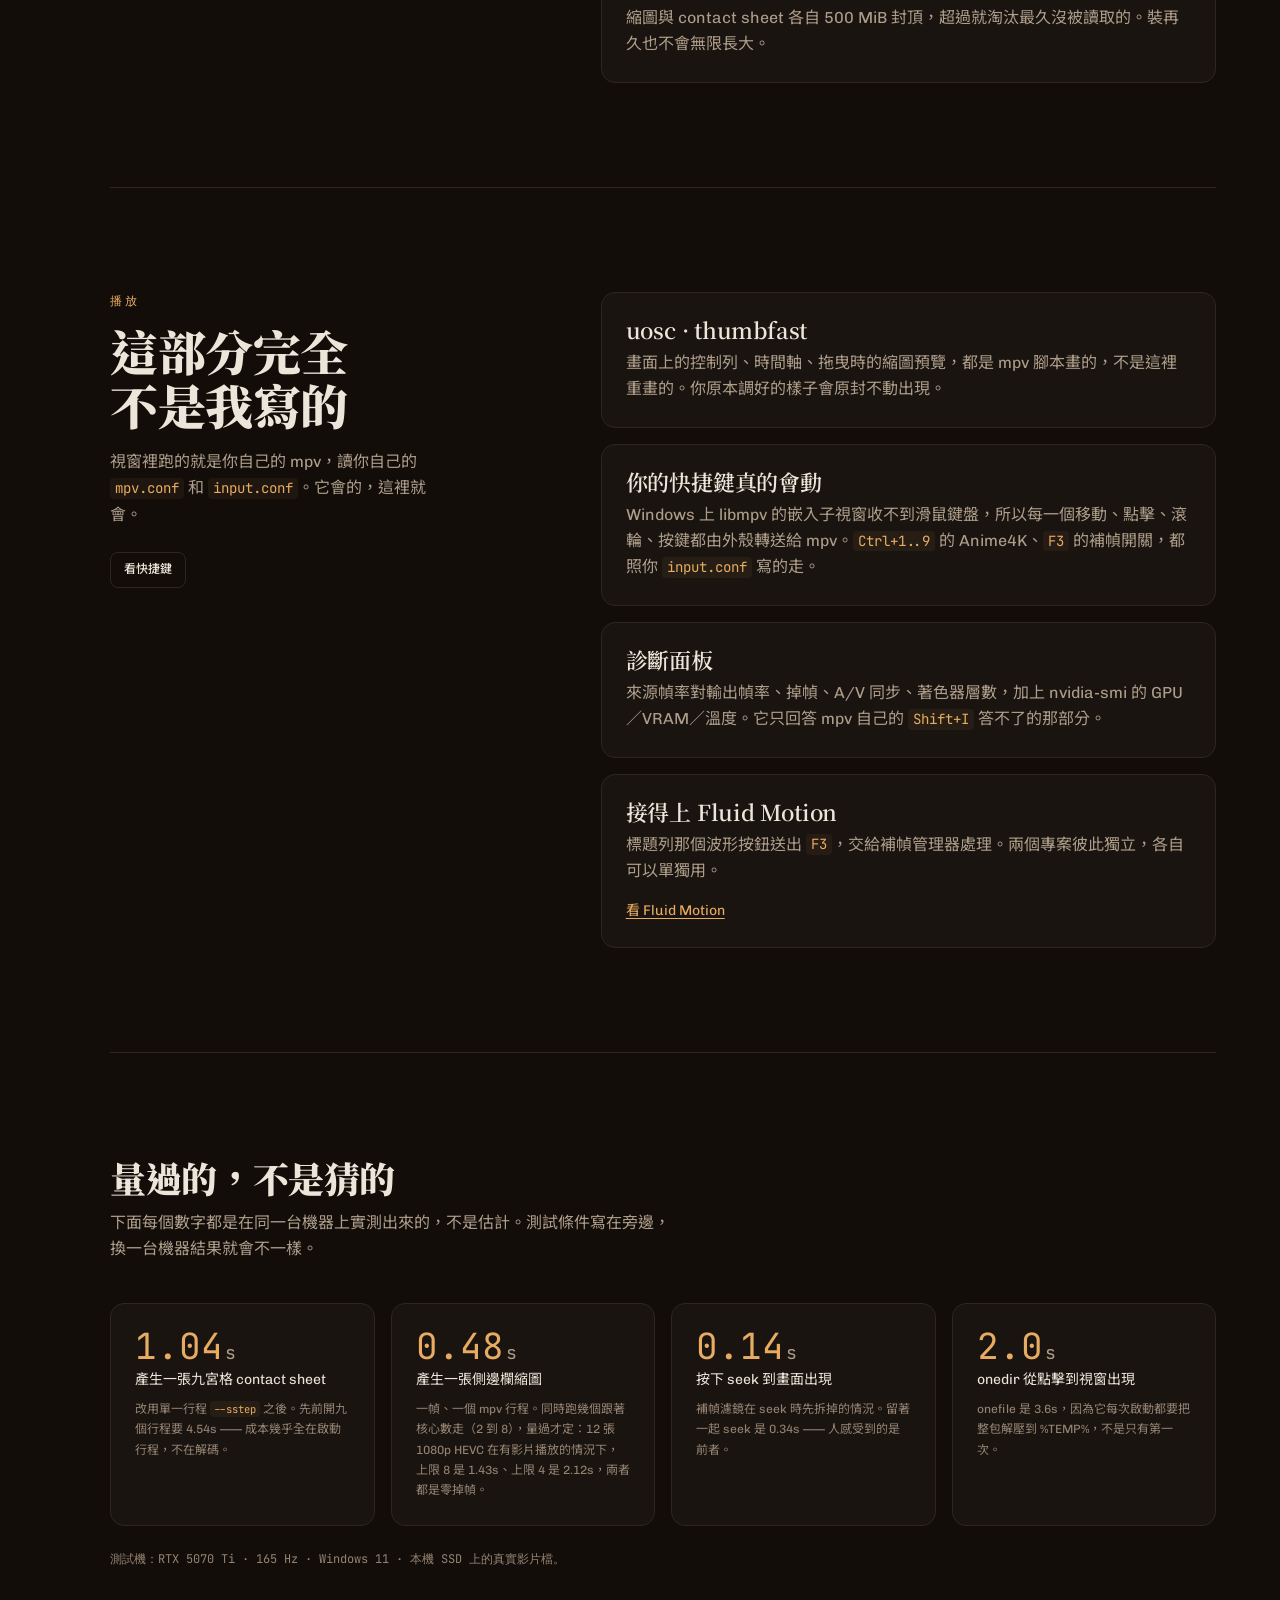
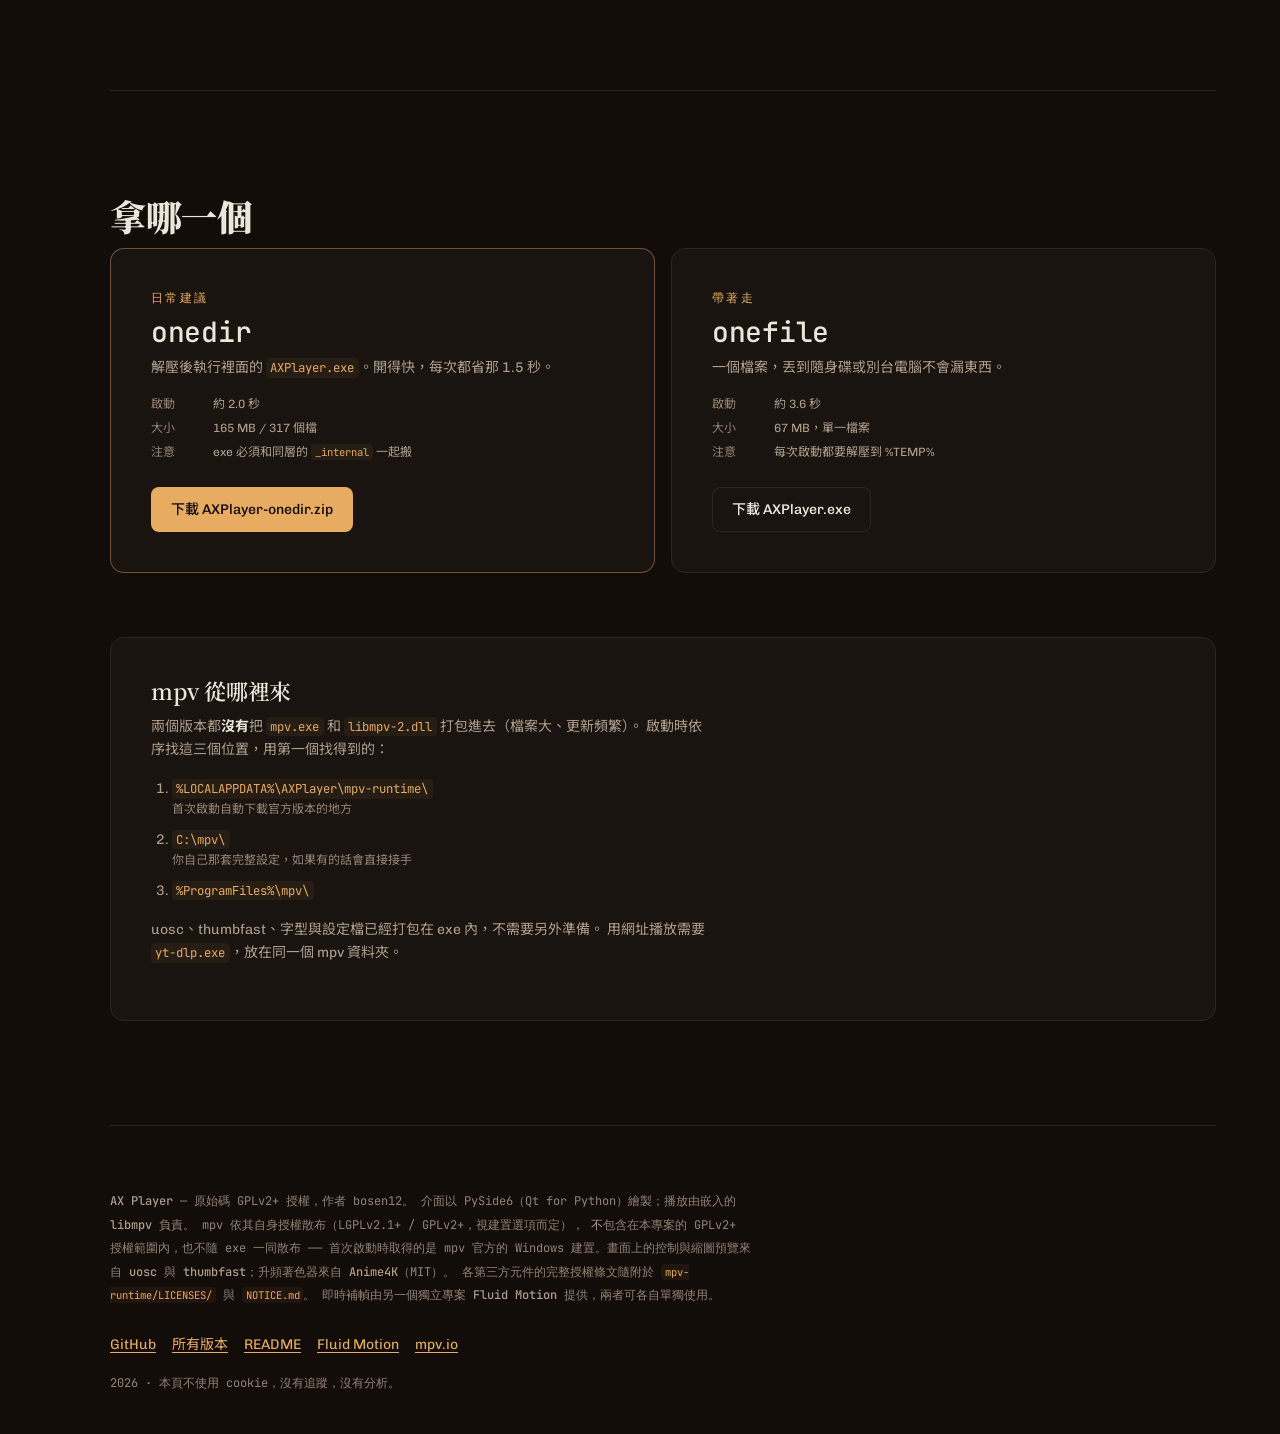
==== commit e2e67c6b: "修正播放清單失敗狀態與資料驗證" ====
--- a/docs/index.html
+++ b/docs/index.html
@@ -38,7 +38,7 @@
 
   <header class="topbar">
     <span class="wordmark"><span class="bulb" aria-hidden="true"></span>AX&nbsp;PLAYER</span>
-    <span class="topbar__ver" id="ver-chip">v1.3.8</span>
+    <span class="topbar__ver" id="ver-chip">v1.3.9</span>
     <a class="topbar__link" href="https://github.com/bosen12/AX_Player">原始碼</a>
   </header>
 
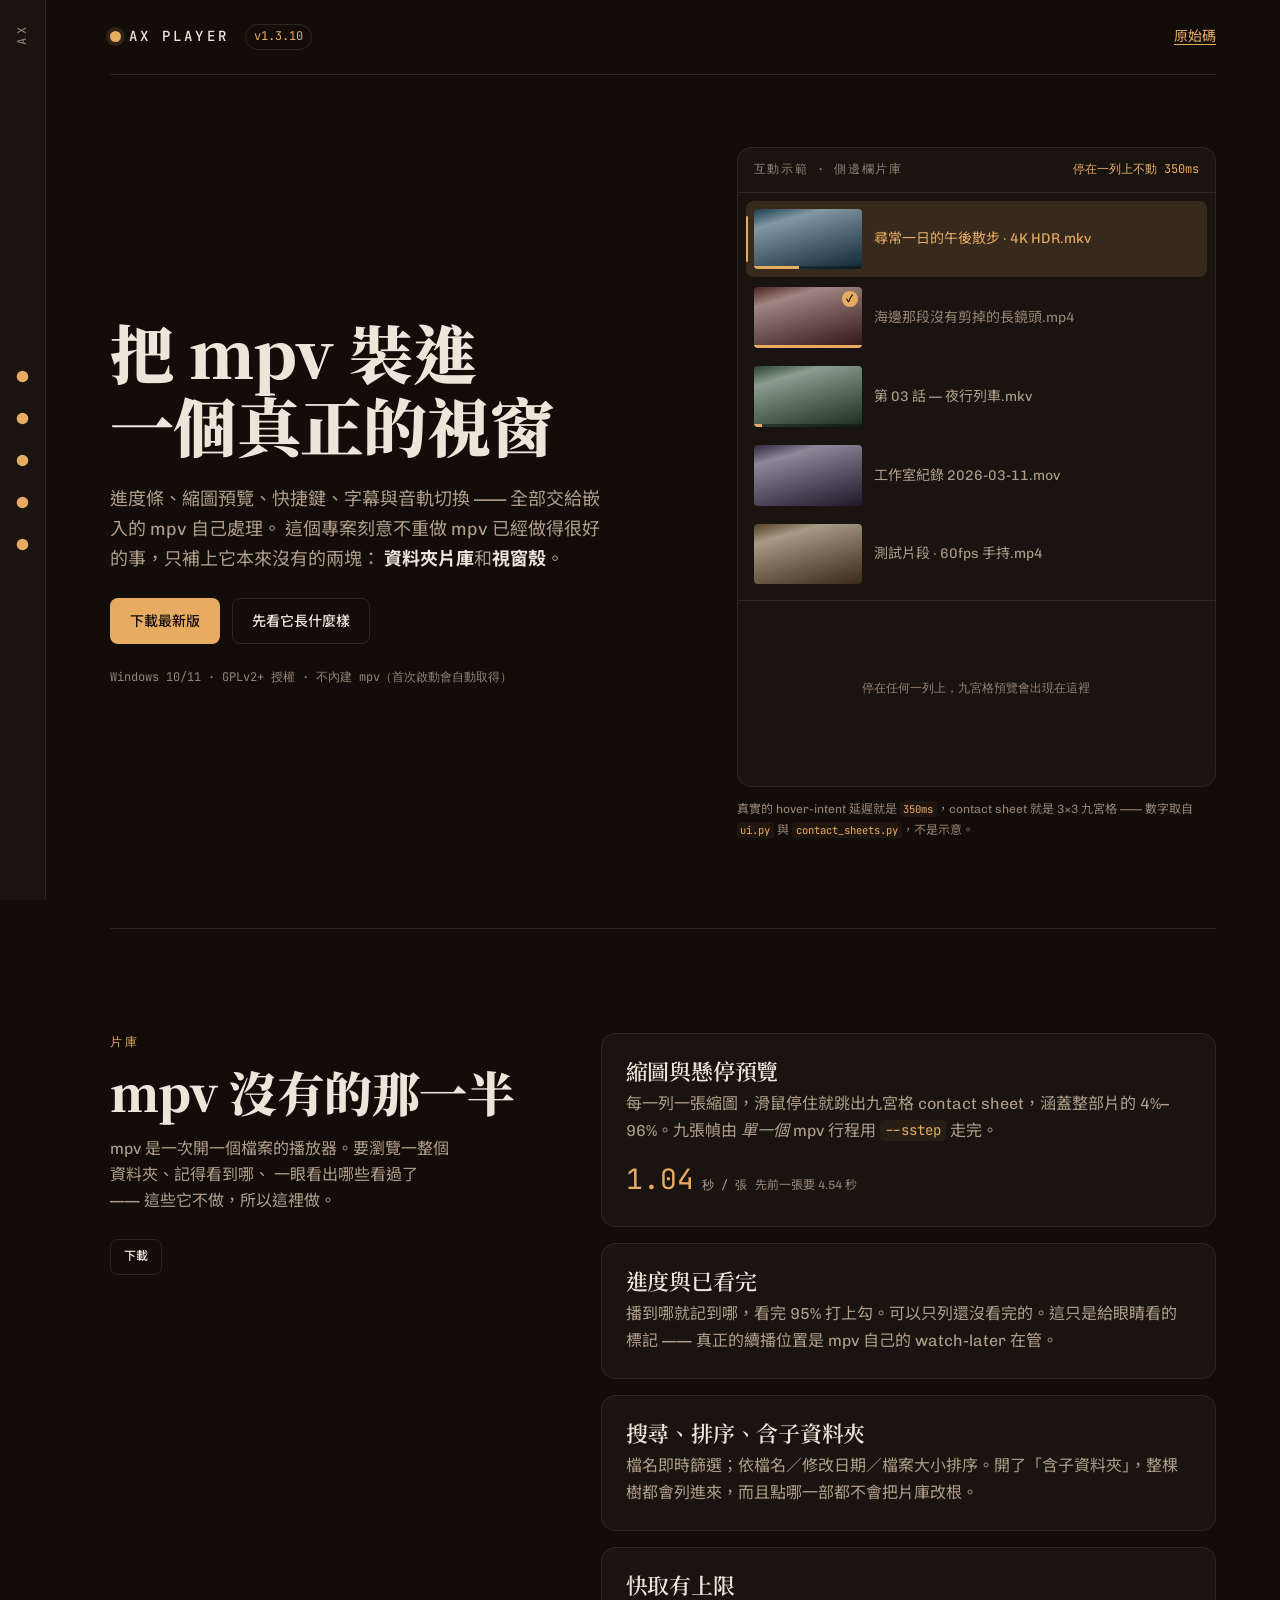
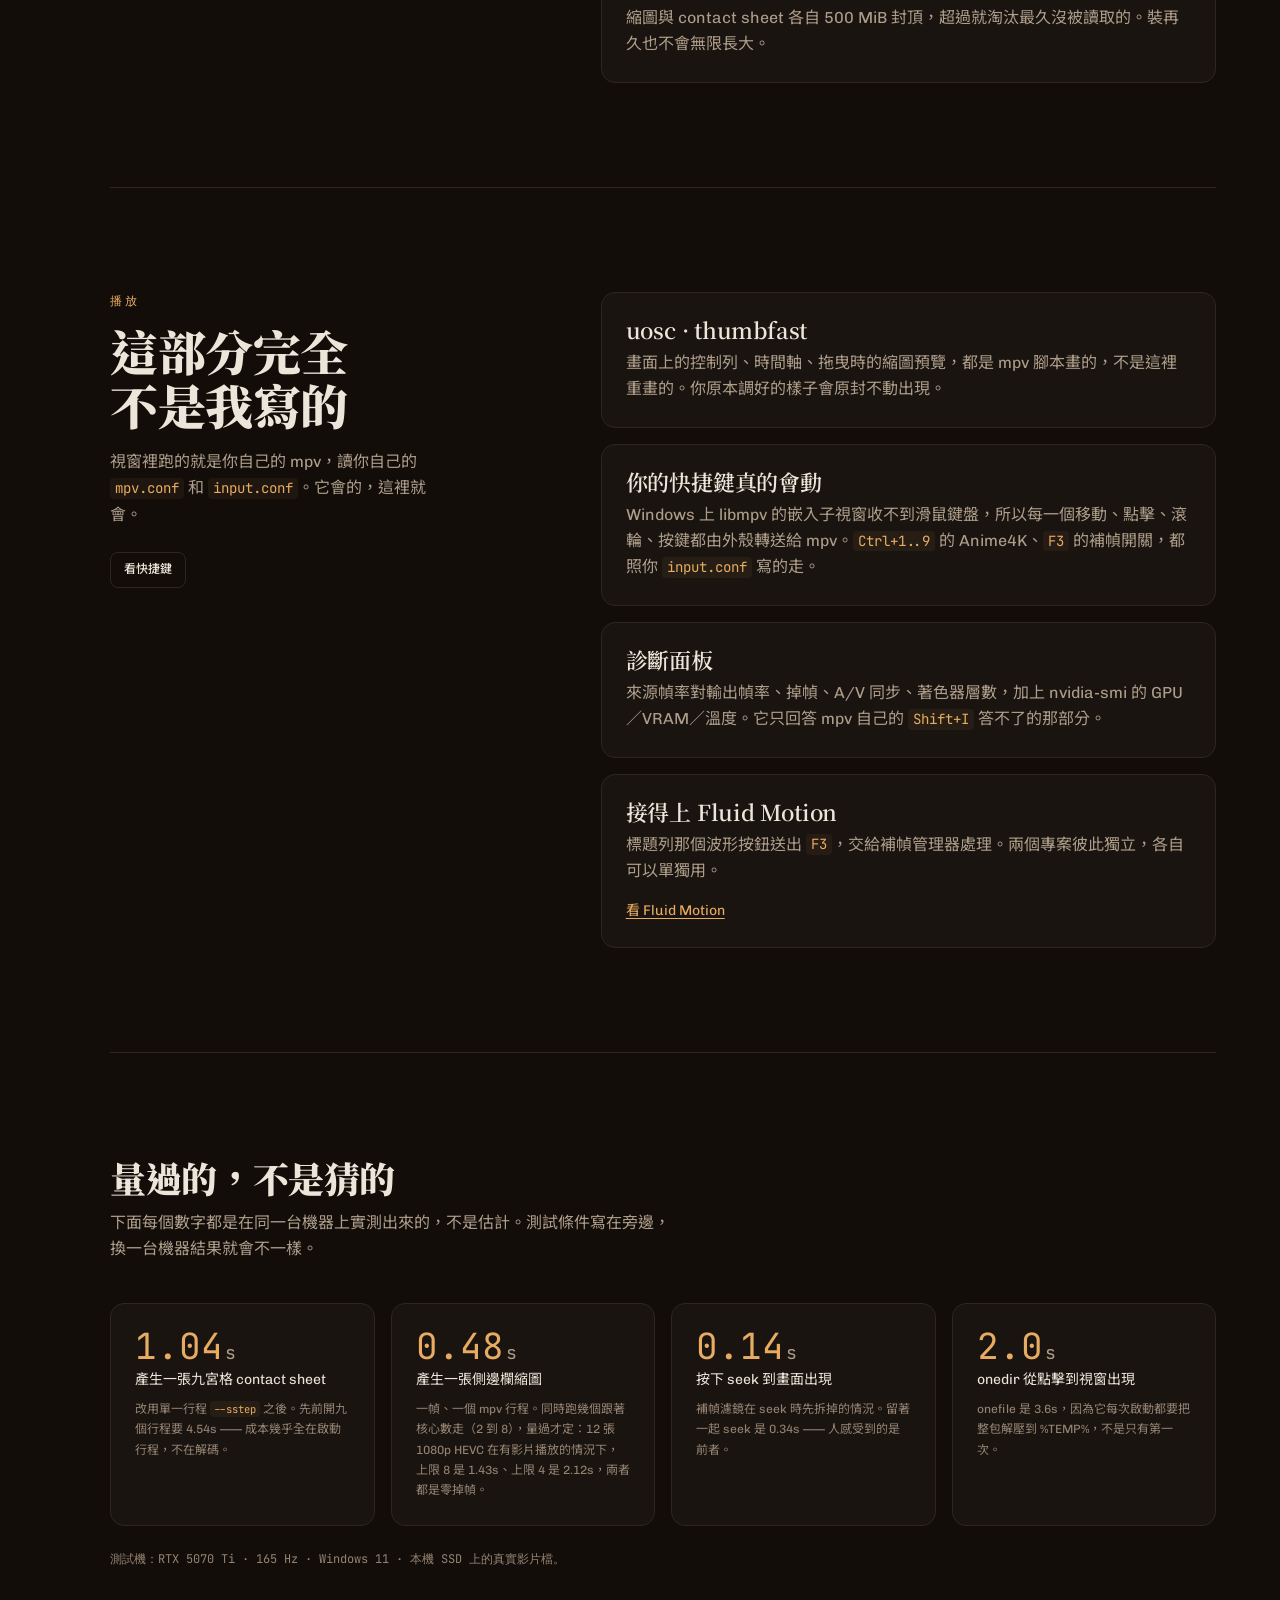
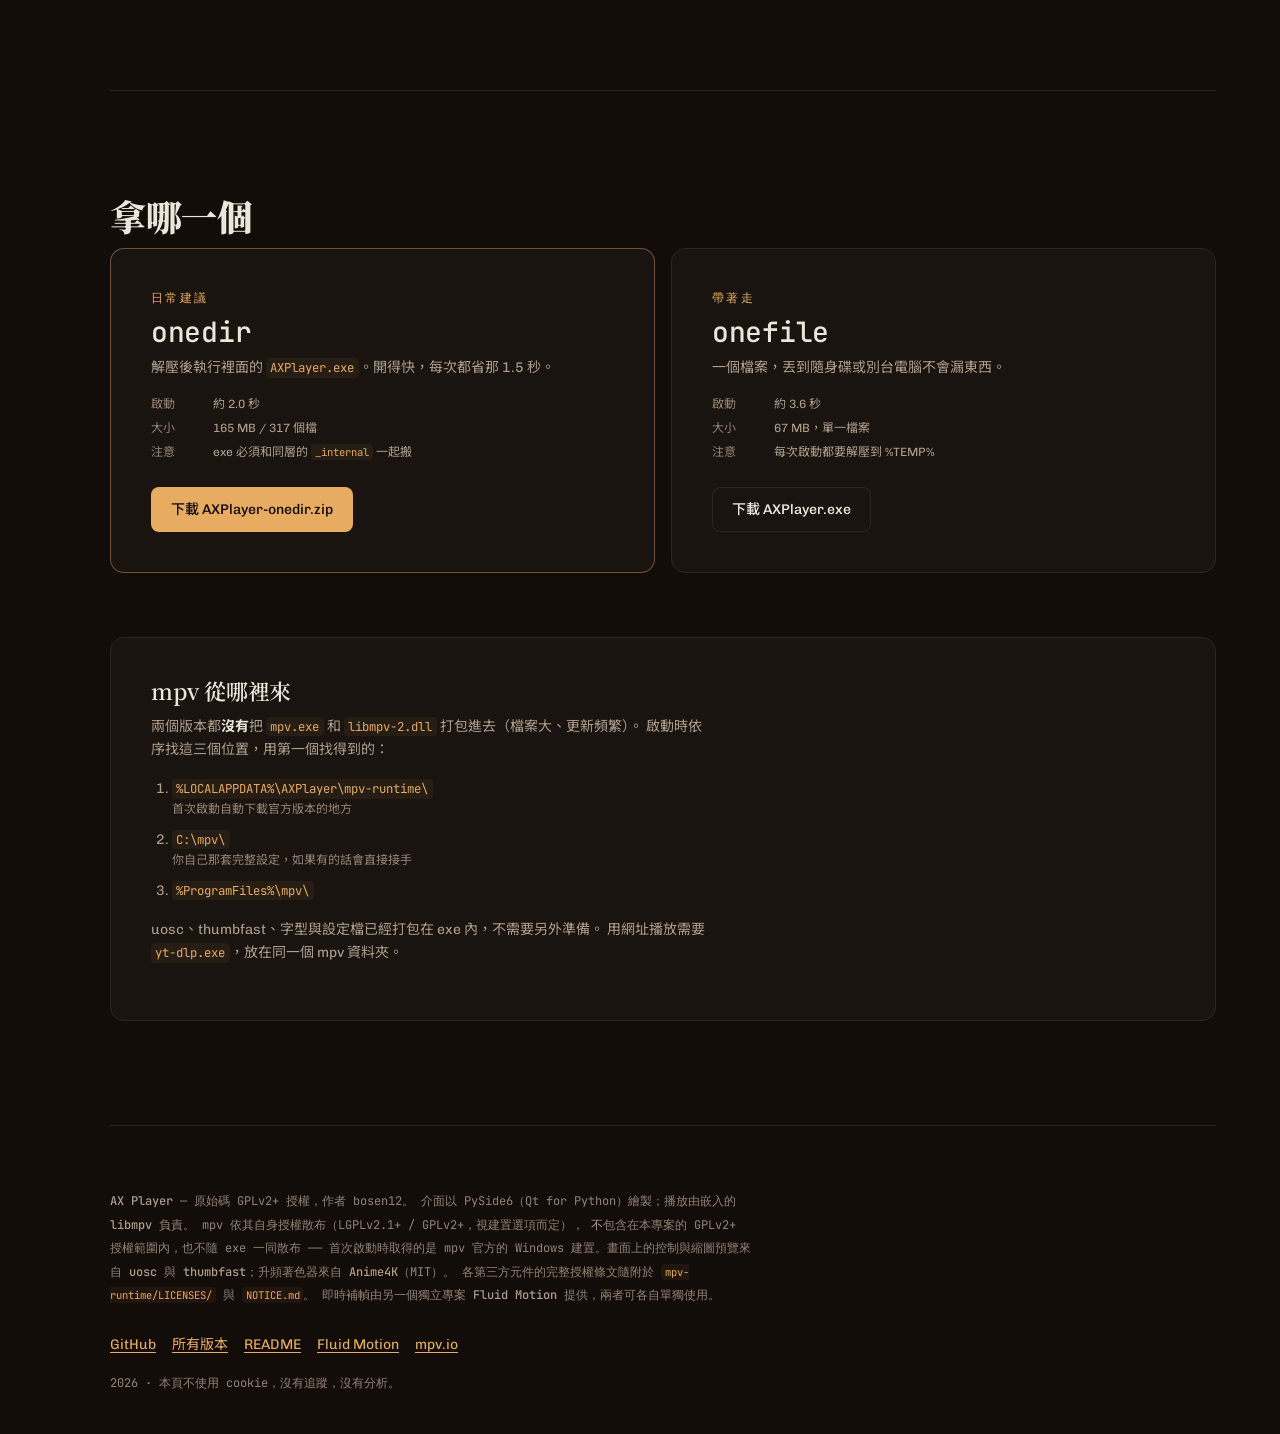
==== commit 2e1f2f97: "站上的離線版本號跟上 v1.3.10 Co-Authored-By: Claude Opus 5.5 <noreply@anthropic.com>" ====
--- a/docs/index.html
+++ b/docs/index.html
@@ -38,7 +38,7 @@
 
   <header class="topbar">
     <span class="wordmark"><span class="bulb" aria-hidden="true"></span>AX&nbsp;PLAYER</span>
-    <span class="topbar__ver" id="ver-chip">v1.3.9</span>
+    <span class="topbar__ver" id="ver-chip">v1.3.10</span>
     <a class="topbar__link" href="https://github.com/bosen12/AX_Player">原始碼</a>
   </header>
 
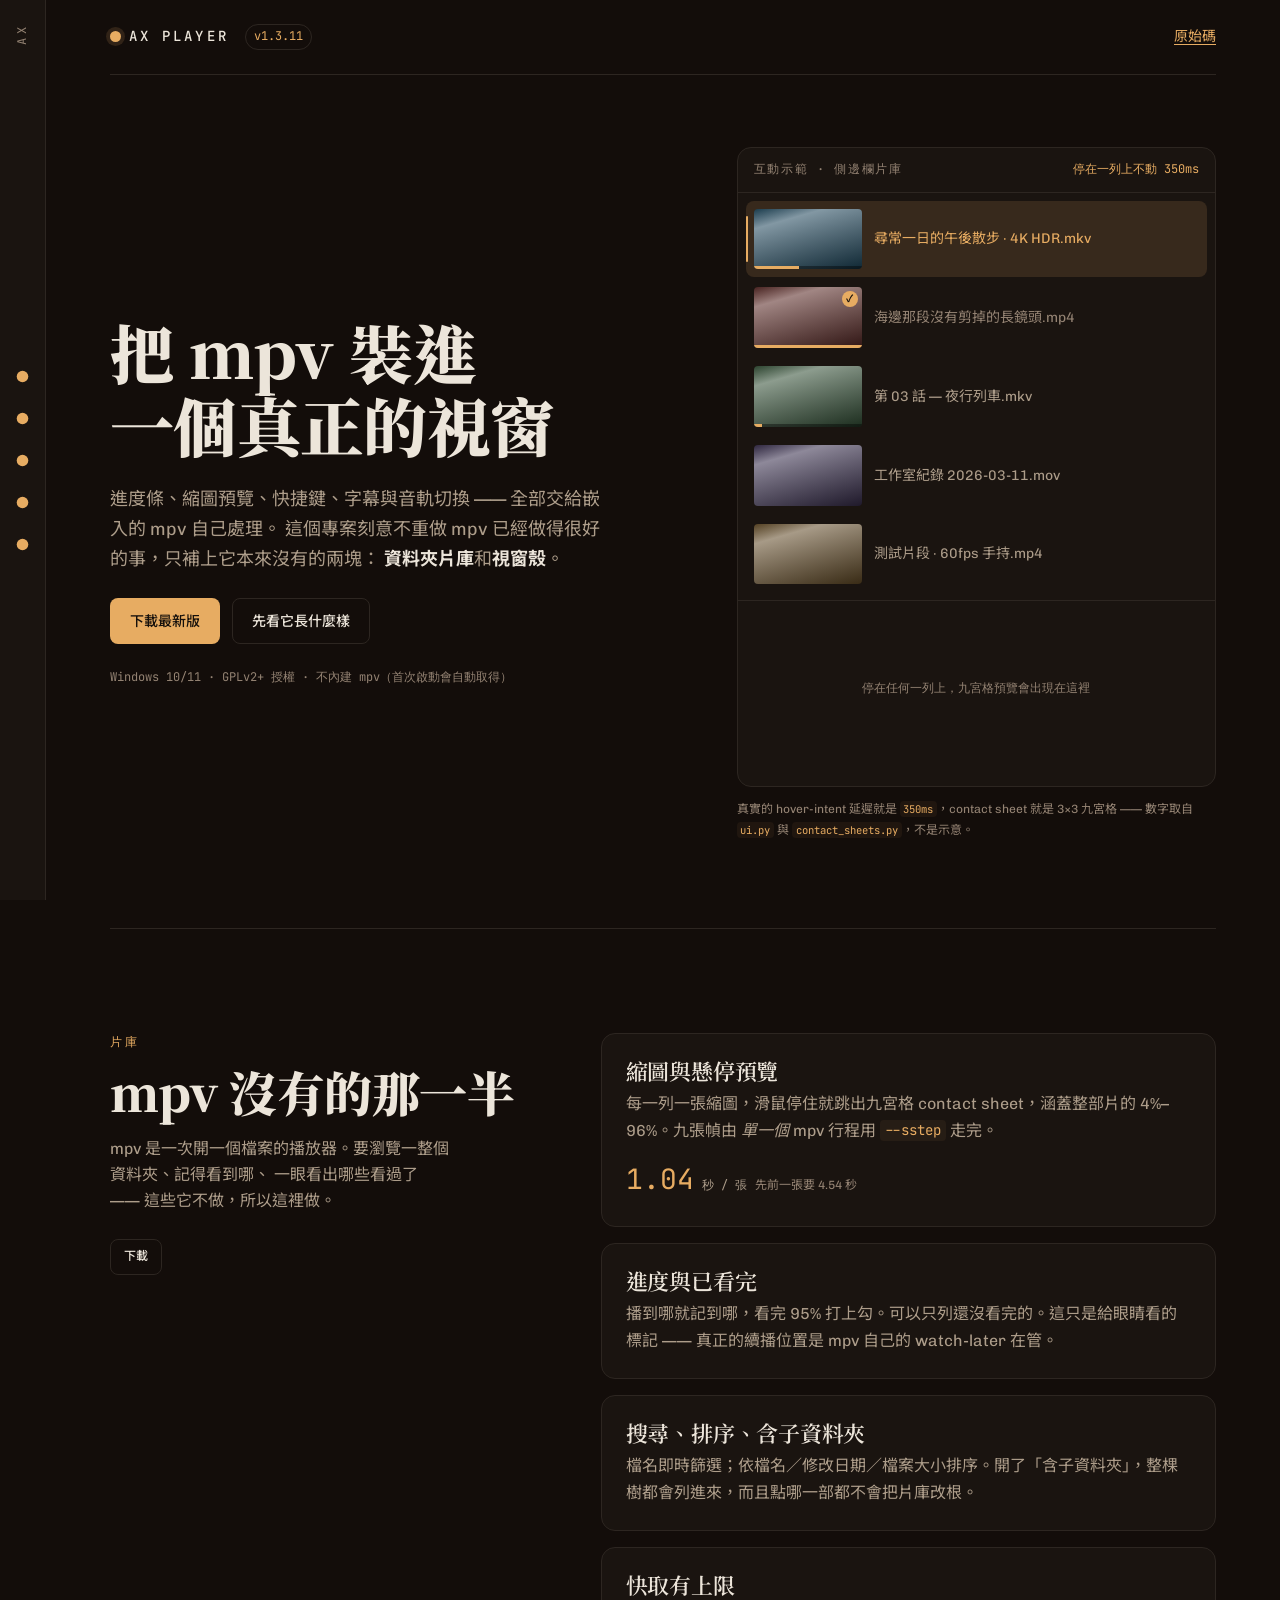
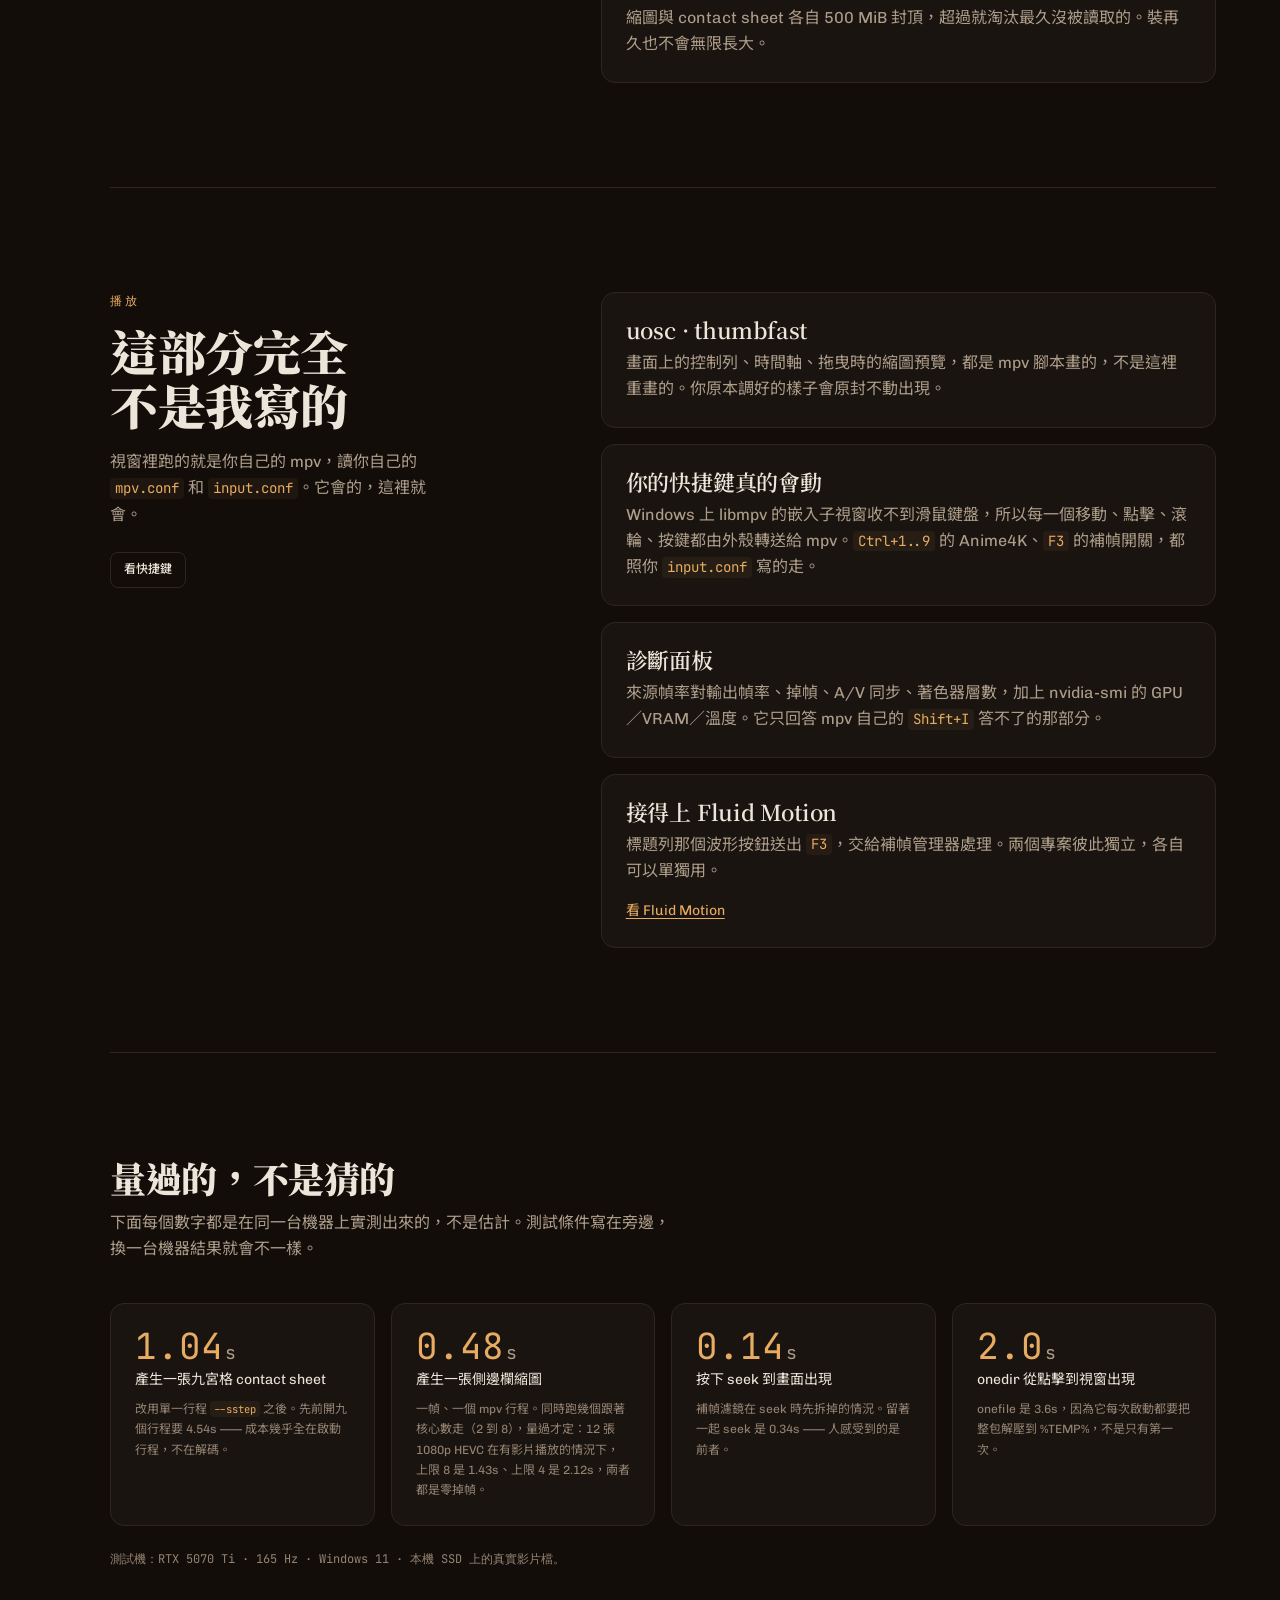
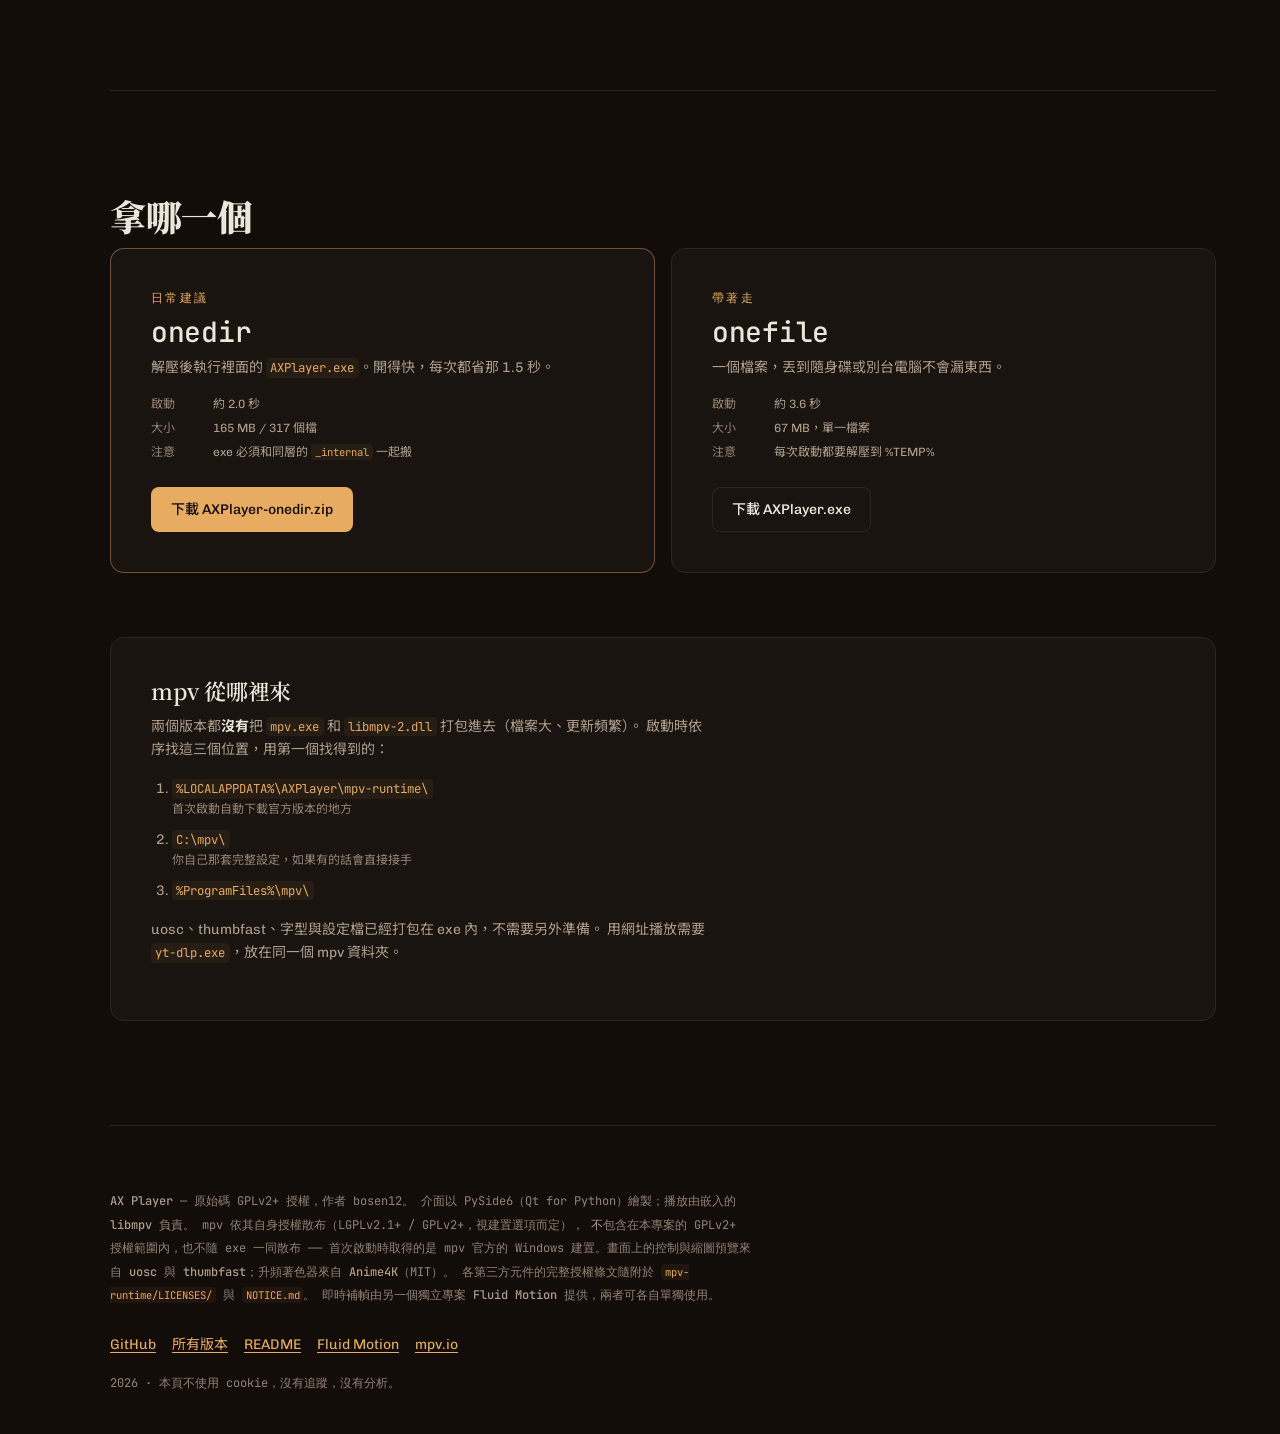
==== commit 753bcb9d: "站上的離線版本號跟上 v1.3.11 Co-Authored-By: Claude Opus 5.5 <noreply@anthropic.com>" ====
--- a/docs/index.html
+++ b/docs/index.html
@@ -38,7 +38,7 @@
 
   <header class="topbar">
     <span class="wordmark"><span class="bulb" aria-hidden="true"></span>AX&nbsp;PLAYER</span>
-    <span class="topbar__ver" id="ver-chip">v1.3.10</span>
+    <span class="topbar__ver" id="ver-chip">v1.3.11</span>
     <a class="topbar__link" href="https://github.com/bosen12/AX_Player">原始碼</a>
   </header>
 
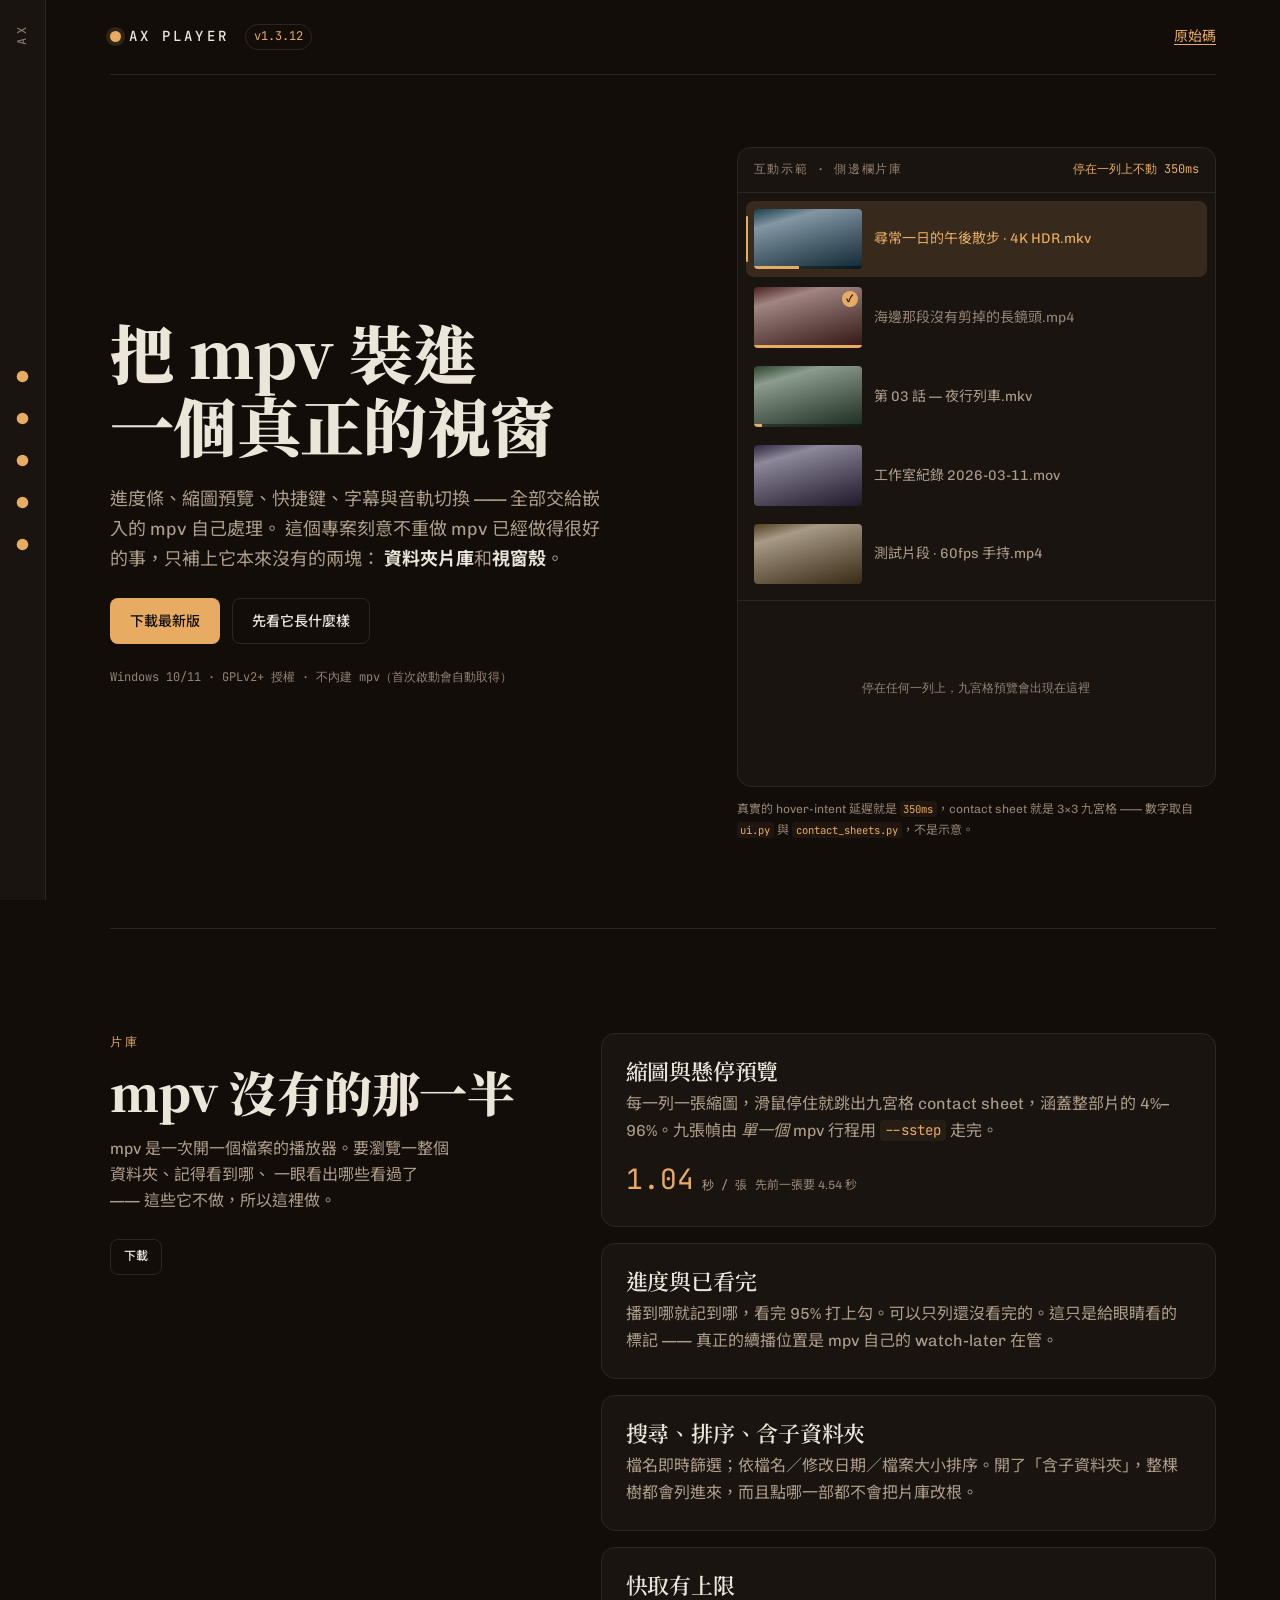
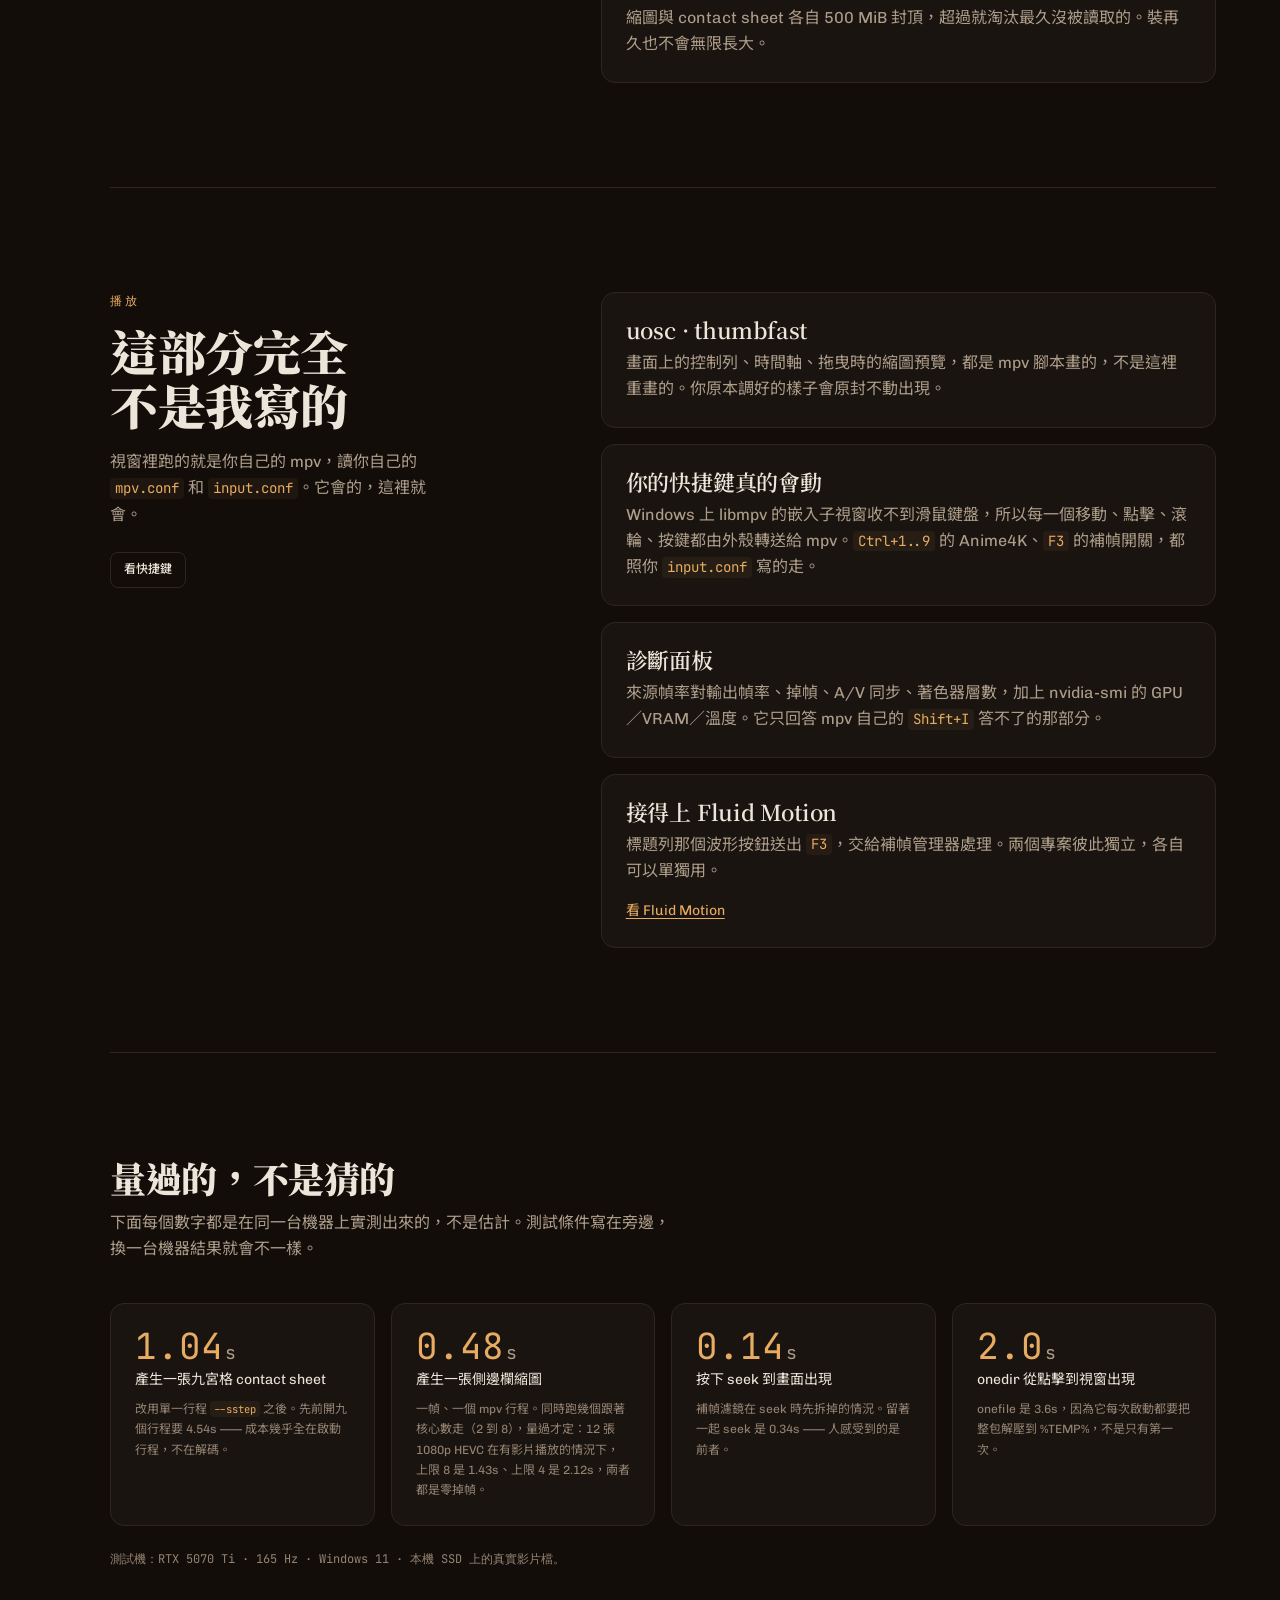
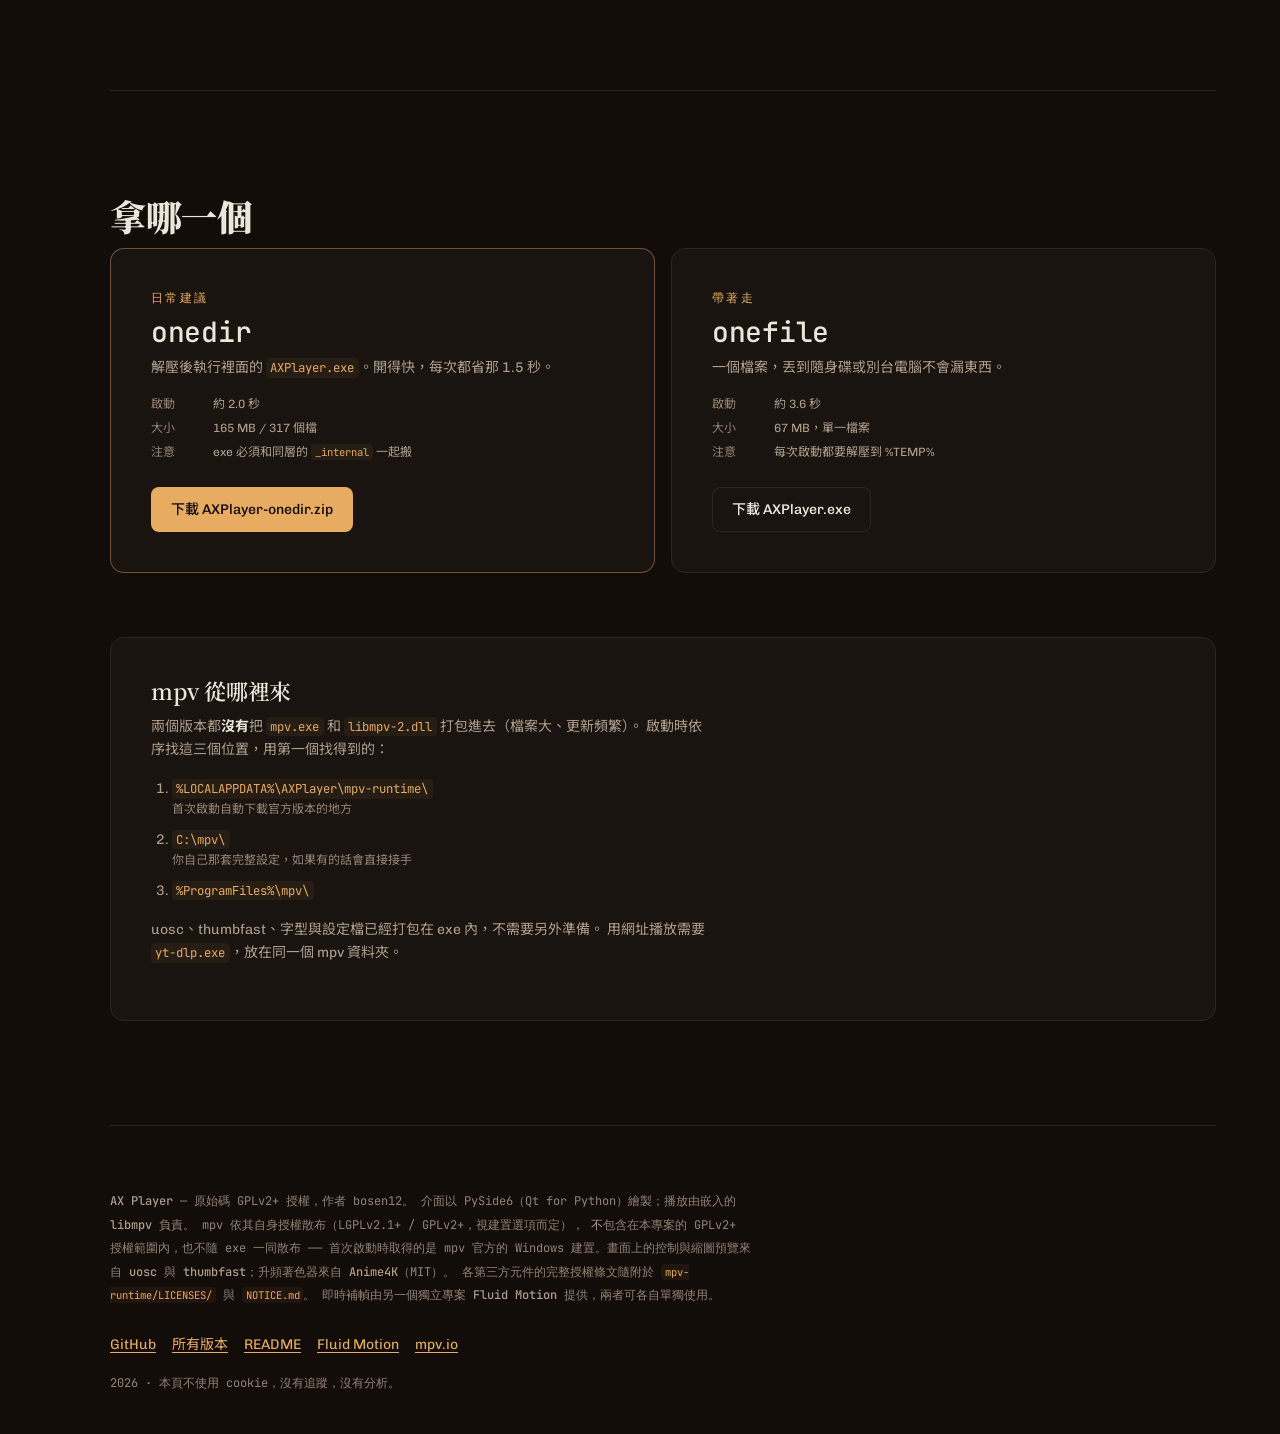
==== commit ef48ff41: "取消過時片庫掃描並保護網址日誌，準備 v1.3.12" ====
--- a/docs/index.html
+++ b/docs/index.html
@@ -38,7 +38,7 @@
 
   <header class="topbar">
     <span class="wordmark"><span class="bulb" aria-hidden="true"></span>AX&nbsp;PLAYER</span>
-    <span class="topbar__ver" id="ver-chip">v1.3.11</span>
+    <span class="topbar__ver" id="ver-chip">v1.3.12</span>
     <a class="topbar__link" href="https://github.com/bosen12/AX_Player">原始碼</a>
   </header>
 
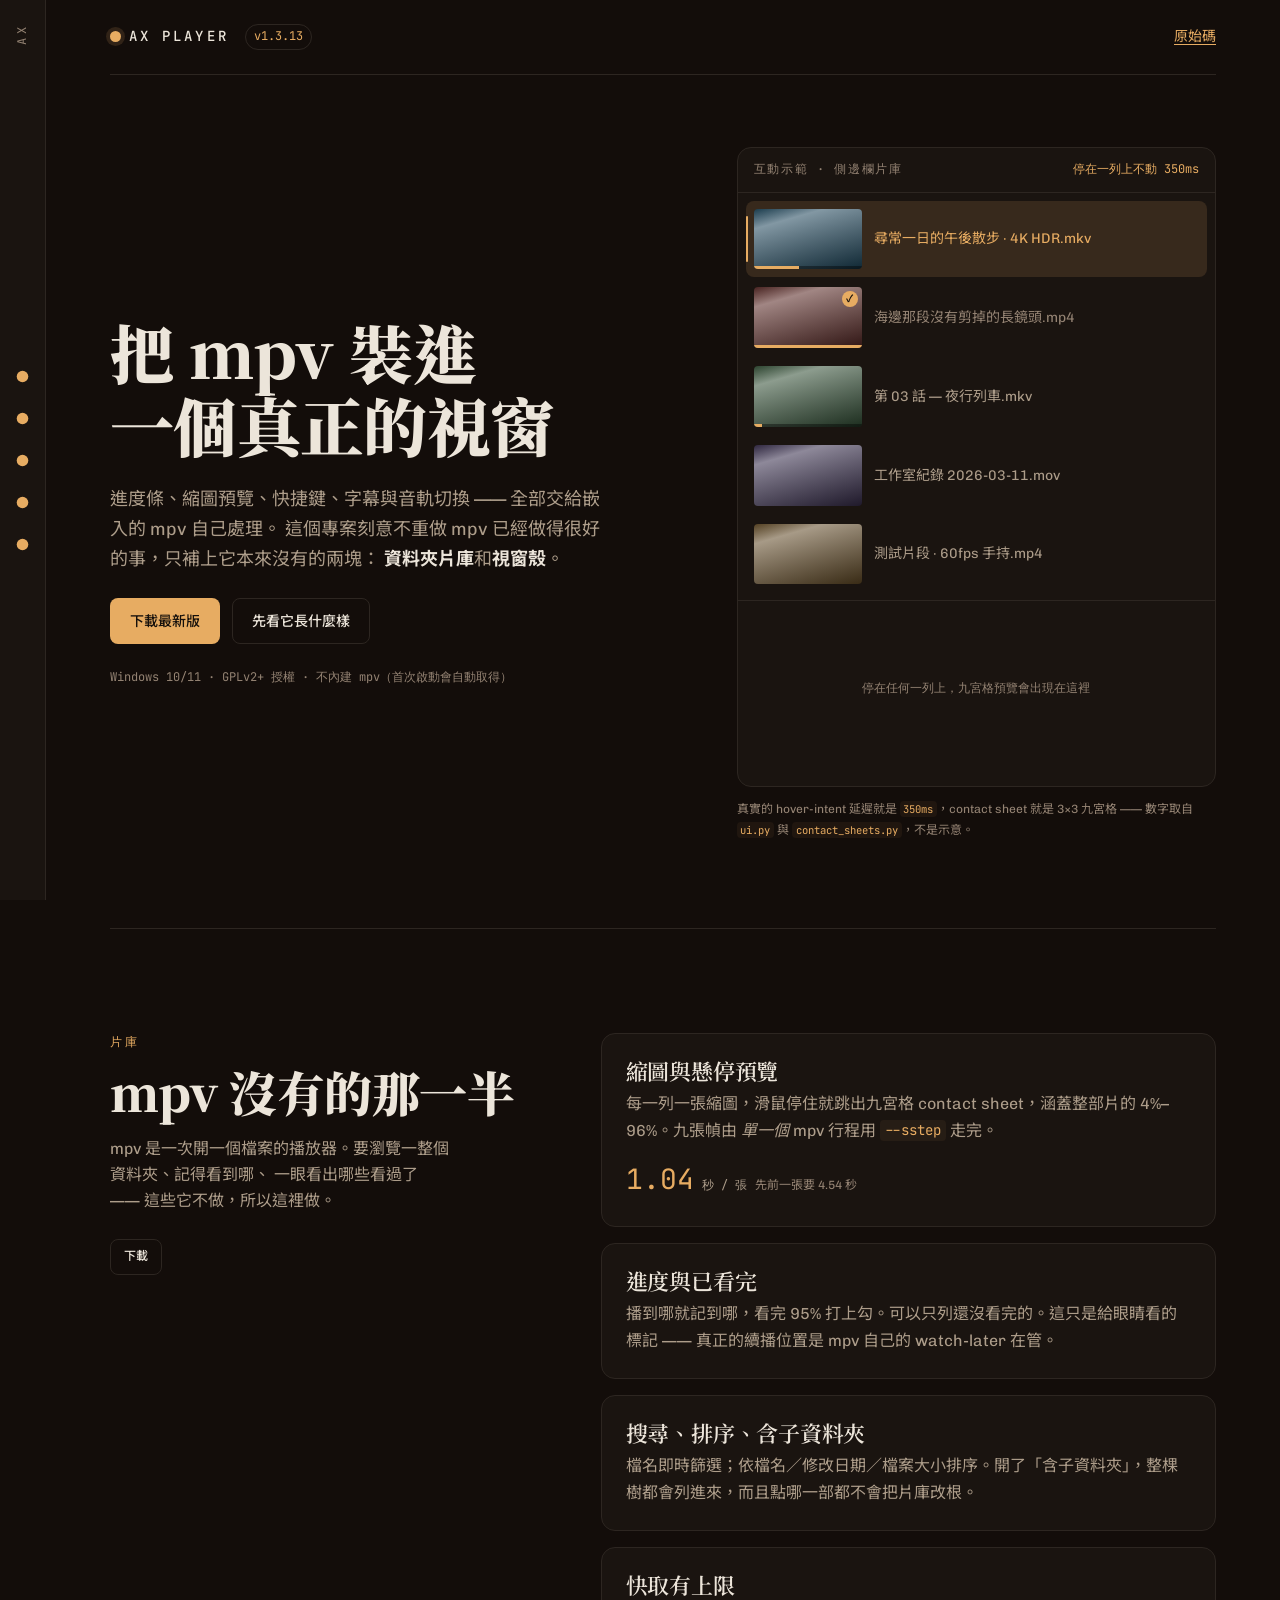
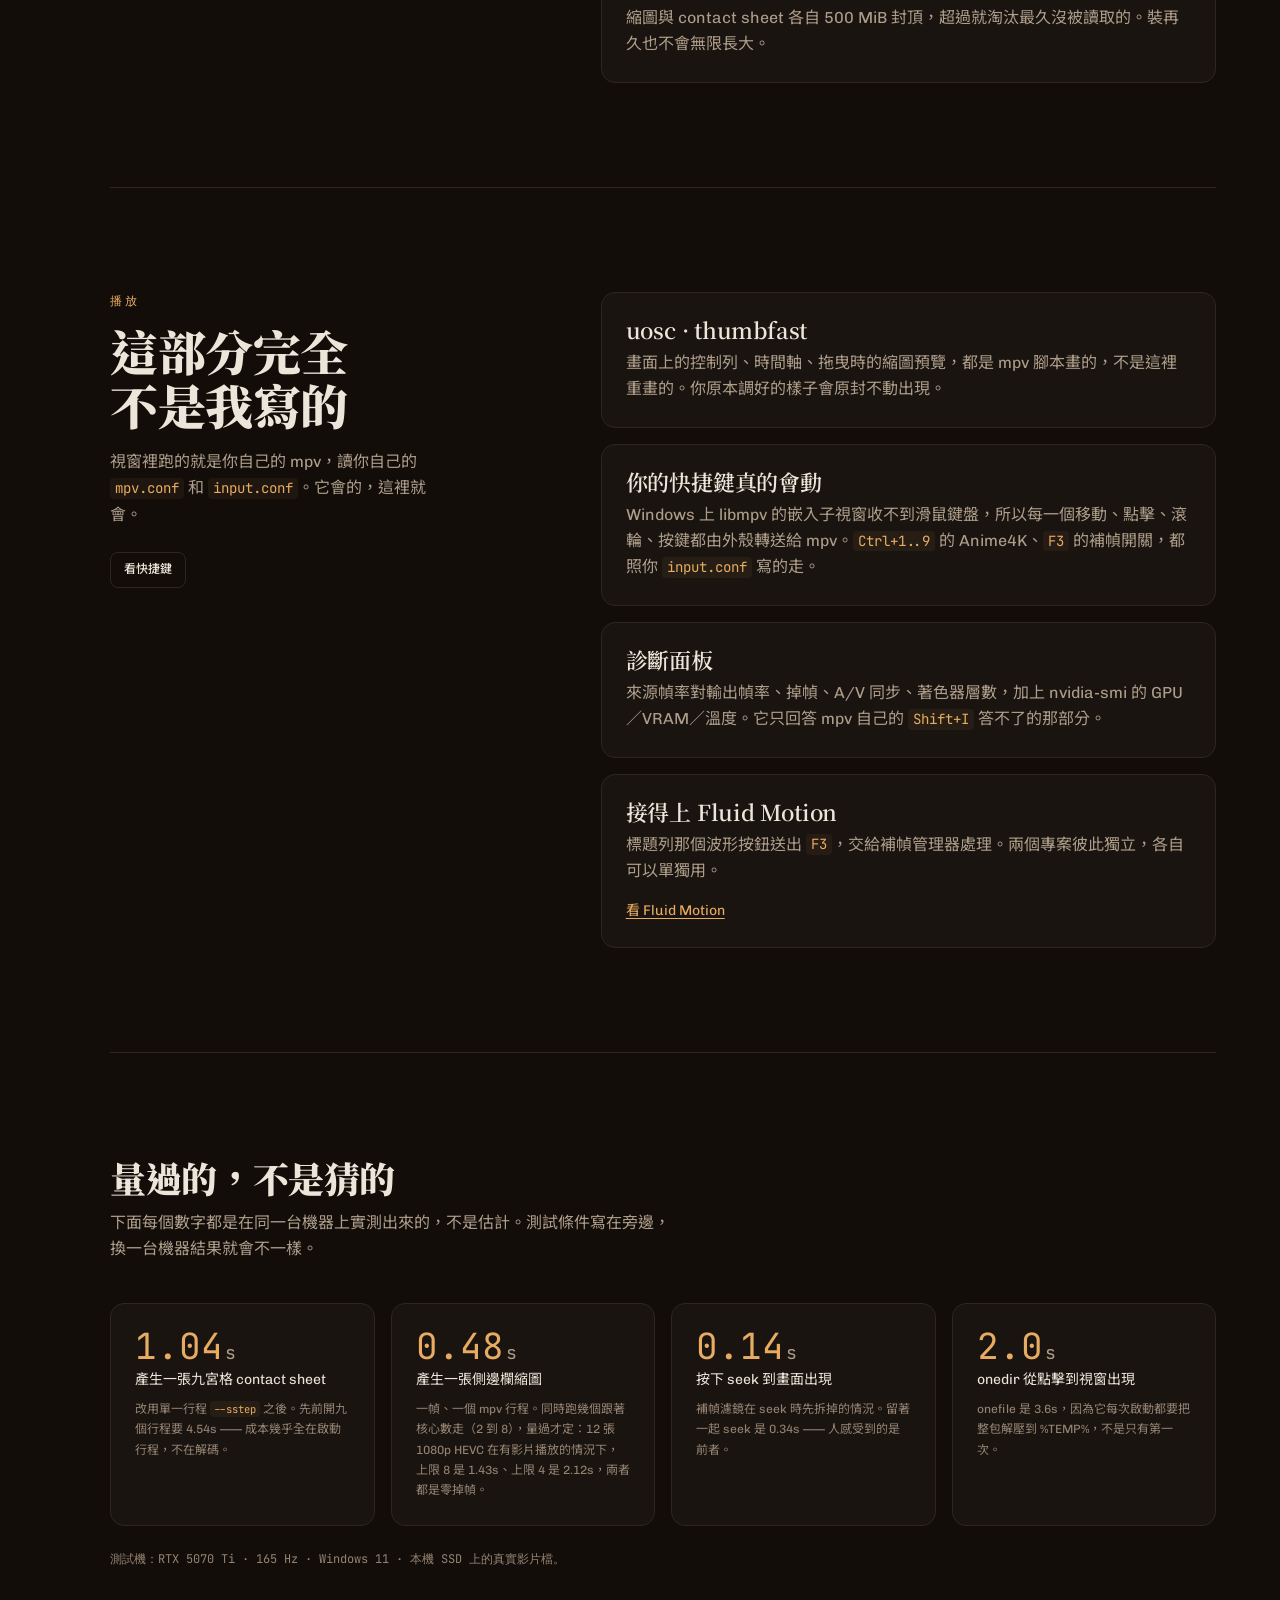
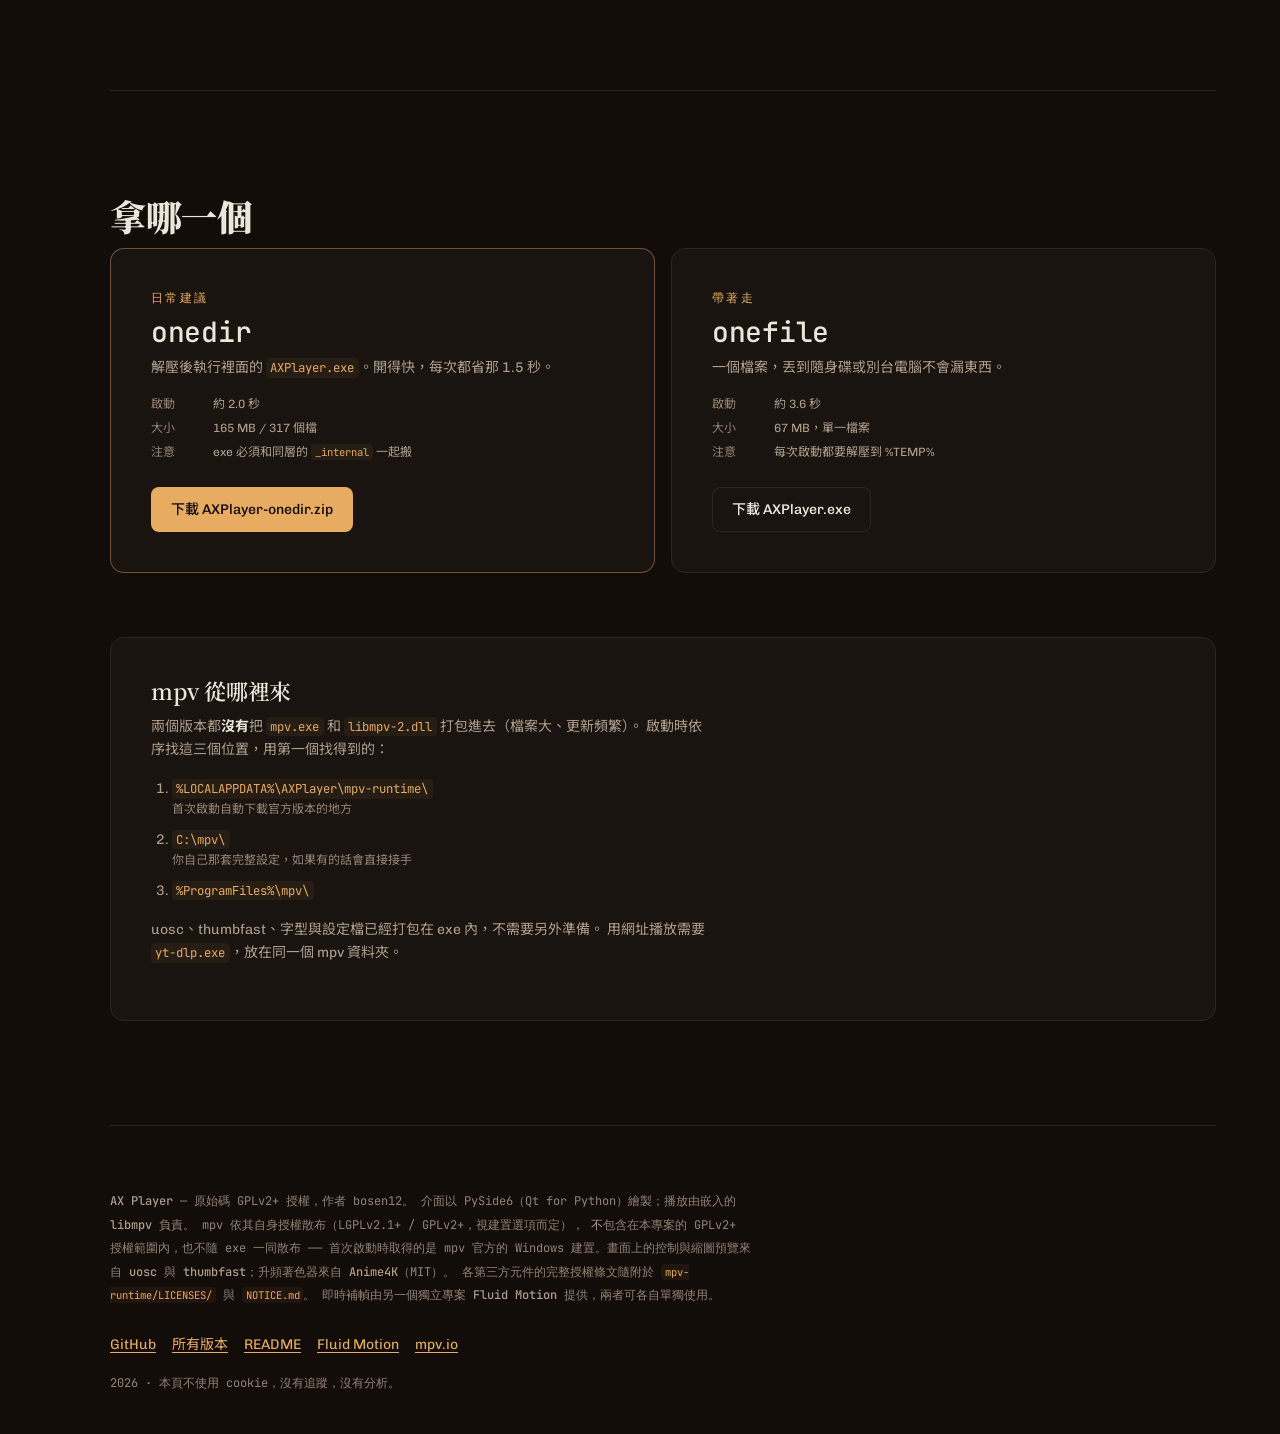
==== commit 7d6875a5: "命令列可以帶網址開啟，準備 v1.3.13 AXPlayer.exe <網址> 會直接播放，讓其他程式（例如 Telegram 轉手程式） 把串流交給 AX。以前網址會被當成路徑，結果開出空視窗、什麼" ====
--- a/docs/index.html
+++ b/docs/index.html
@@ -38,7 +38,7 @@
 
   <header class="topbar">
     <span class="wordmark"><span class="bulb" aria-hidden="true"></span>AX&nbsp;PLAYER</span>
-    <span class="topbar__ver" id="ver-chip">v1.3.12</span>
+    <span class="topbar__ver" id="ver-chip">v1.3.13</span>
     <a class="topbar__link" href="https://github.com/bosen12/AX_Player">原始碼</a>
   </header>
 
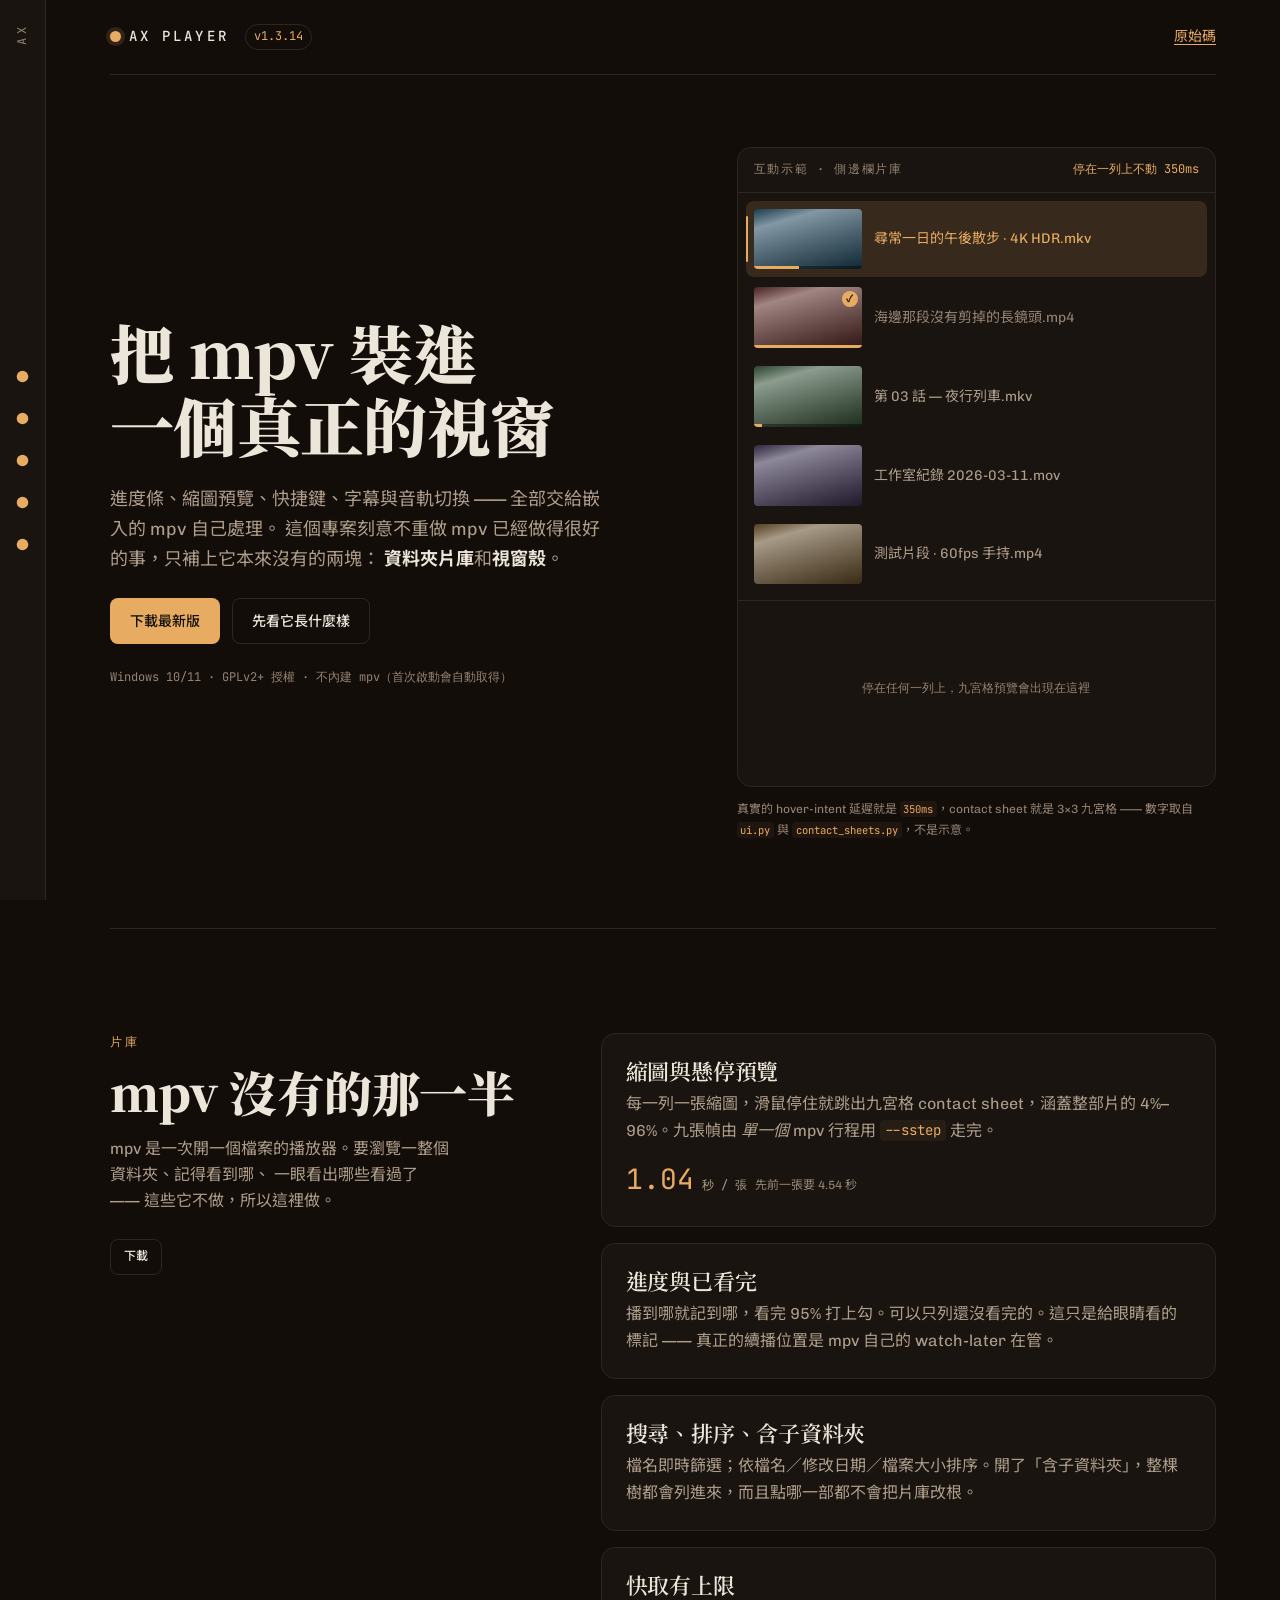
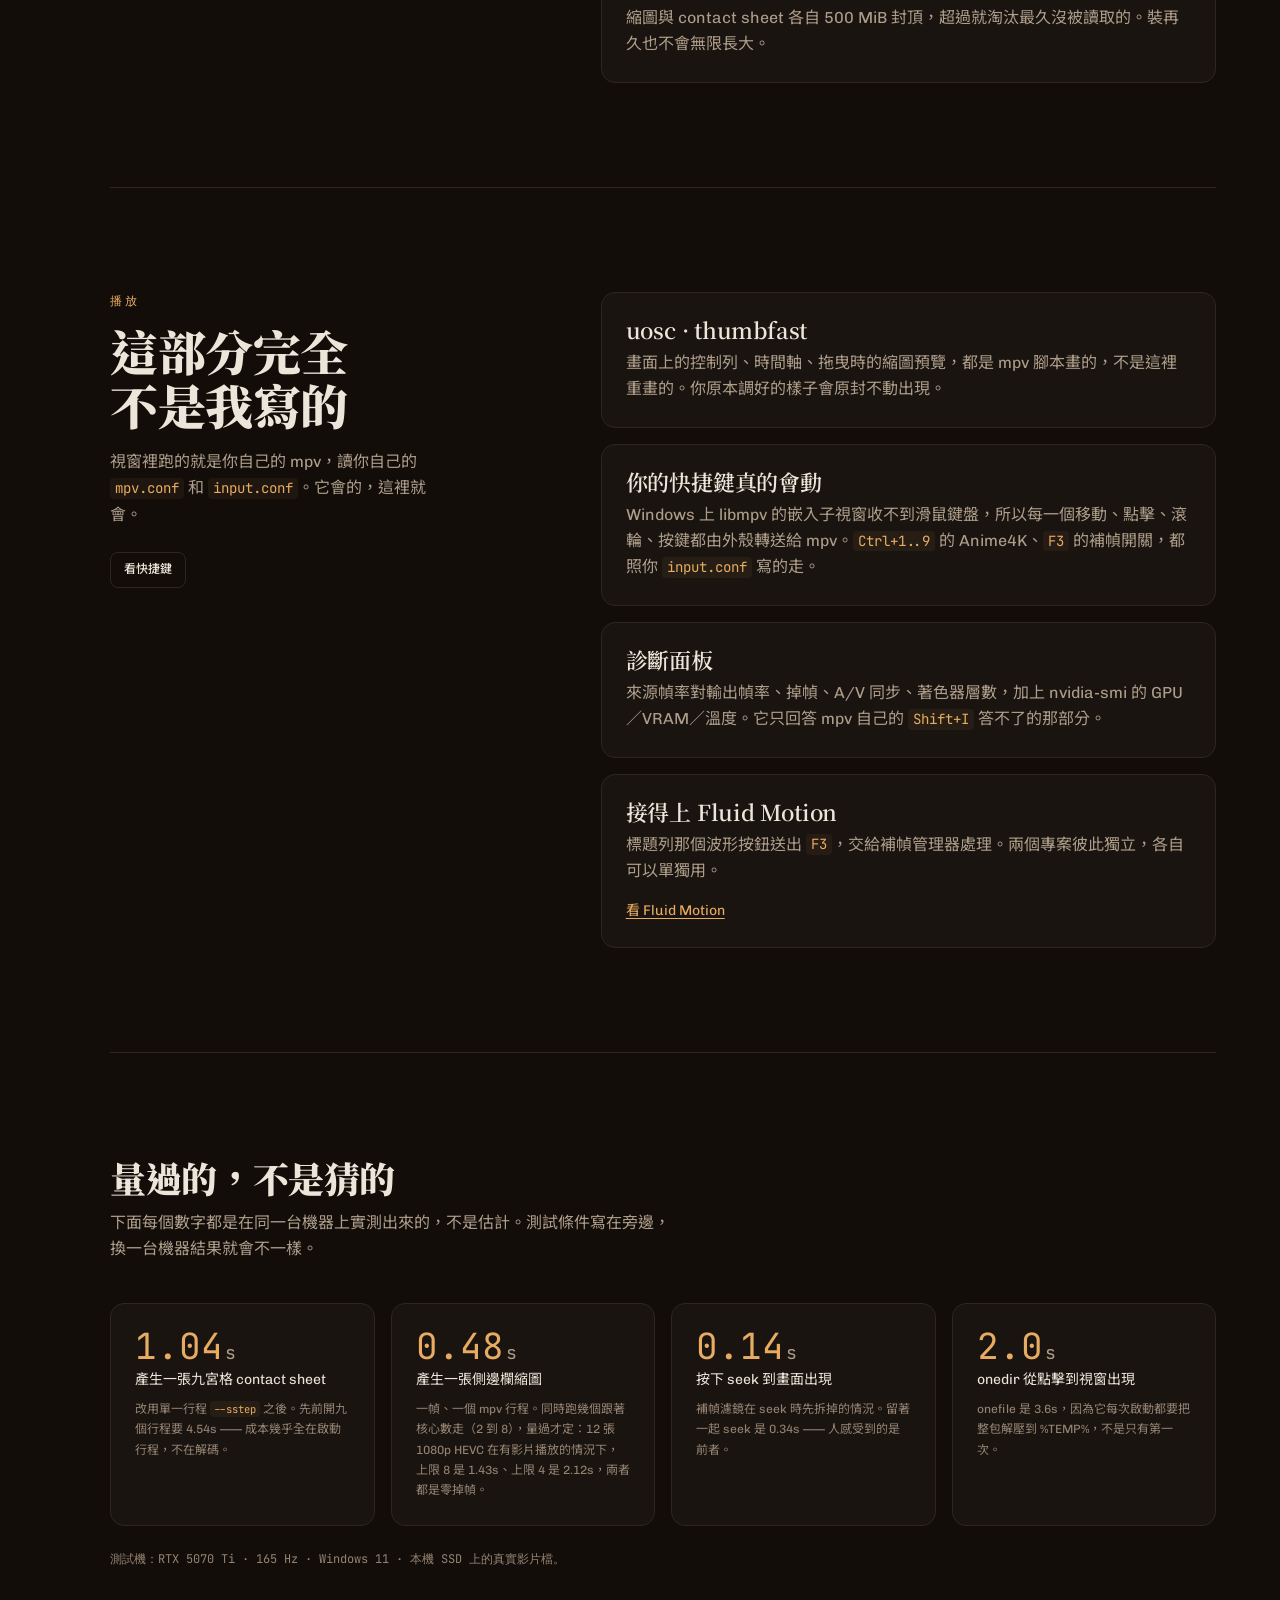
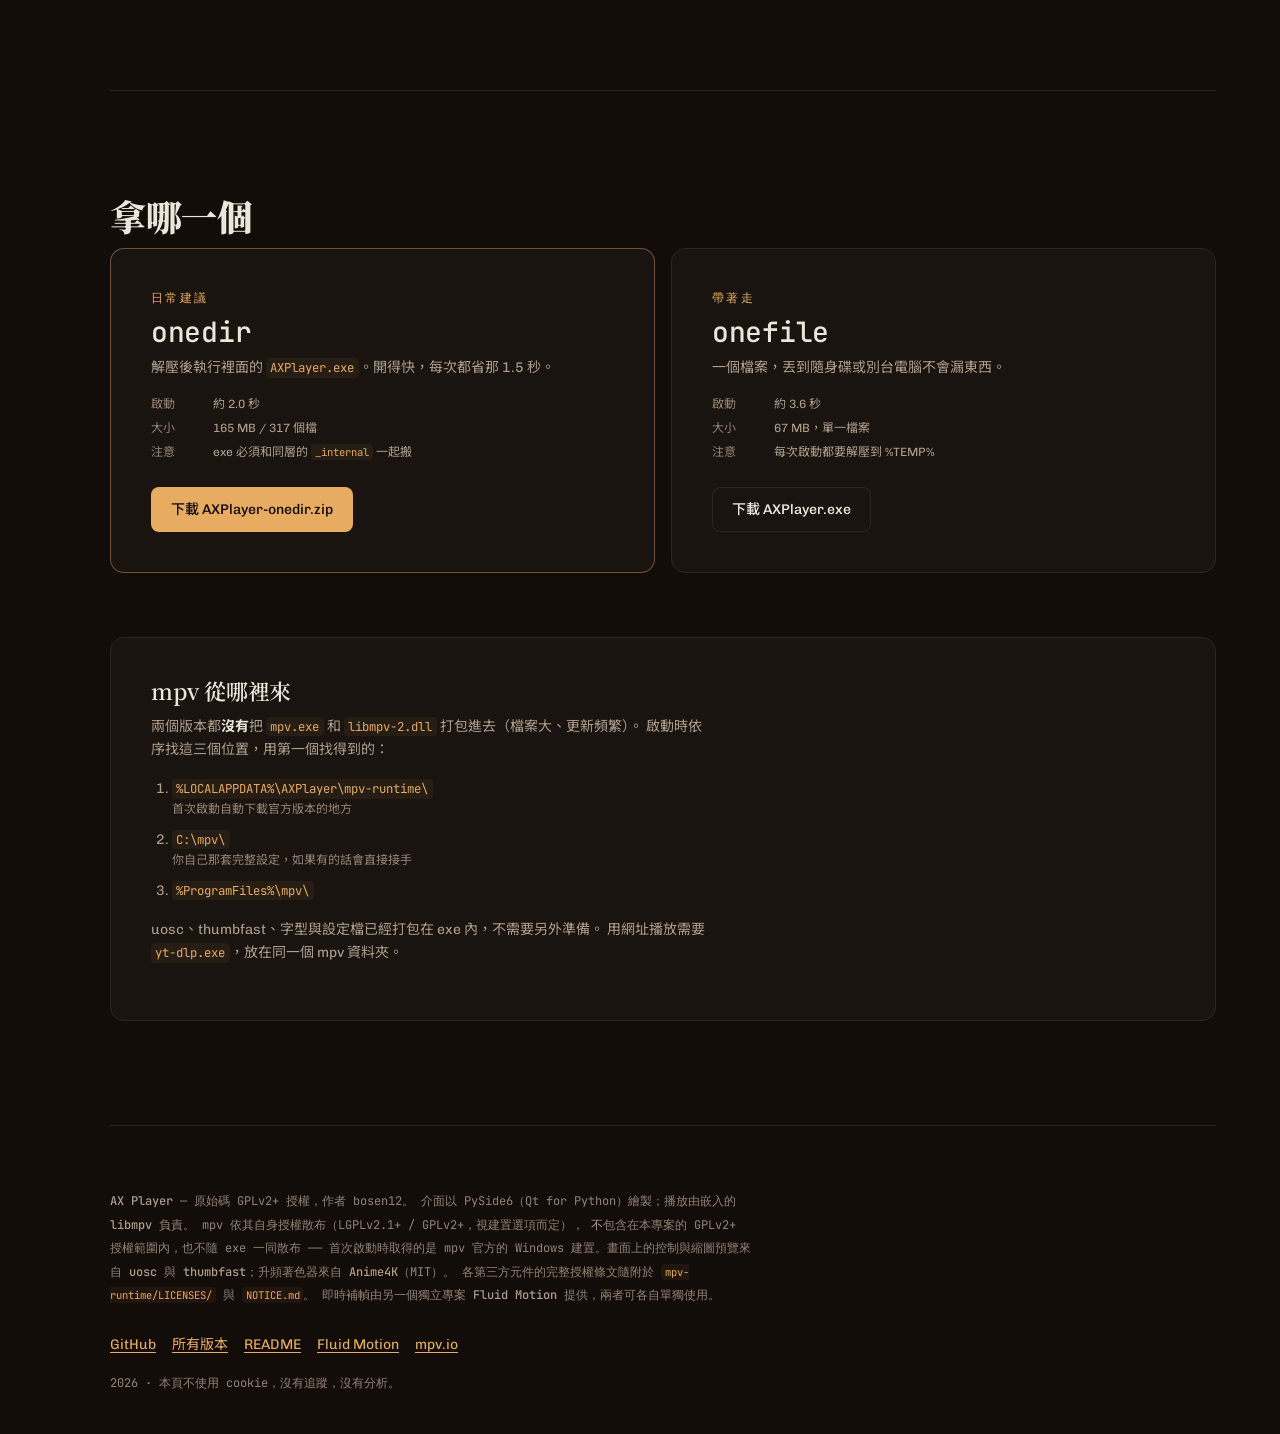
==== commit 3006f405: "只開一個 AX 視窗：再次開啟會交給原本的視窗播放，準備 v1.3.14 AX 已經開著時，從檔案總管或命令列開影片、資料夾、網址，會交給原本的 視窗播放並把它帶到前面，第二個行程在畫出任何東西之前就" ====
--- a/docs/index.html
+++ b/docs/index.html
@@ -38,7 +38,7 @@
 
   <header class="topbar">
     <span class="wordmark"><span class="bulb" aria-hidden="true"></span>AX&nbsp;PLAYER</span>
-    <span class="topbar__ver" id="ver-chip">v1.3.13</span>
+    <span class="topbar__ver" id="ver-chip">v1.3.14</span>
     <a class="topbar__link" href="https://github.com/bosen12/AX_Player">原始碼</a>
   </header>
 
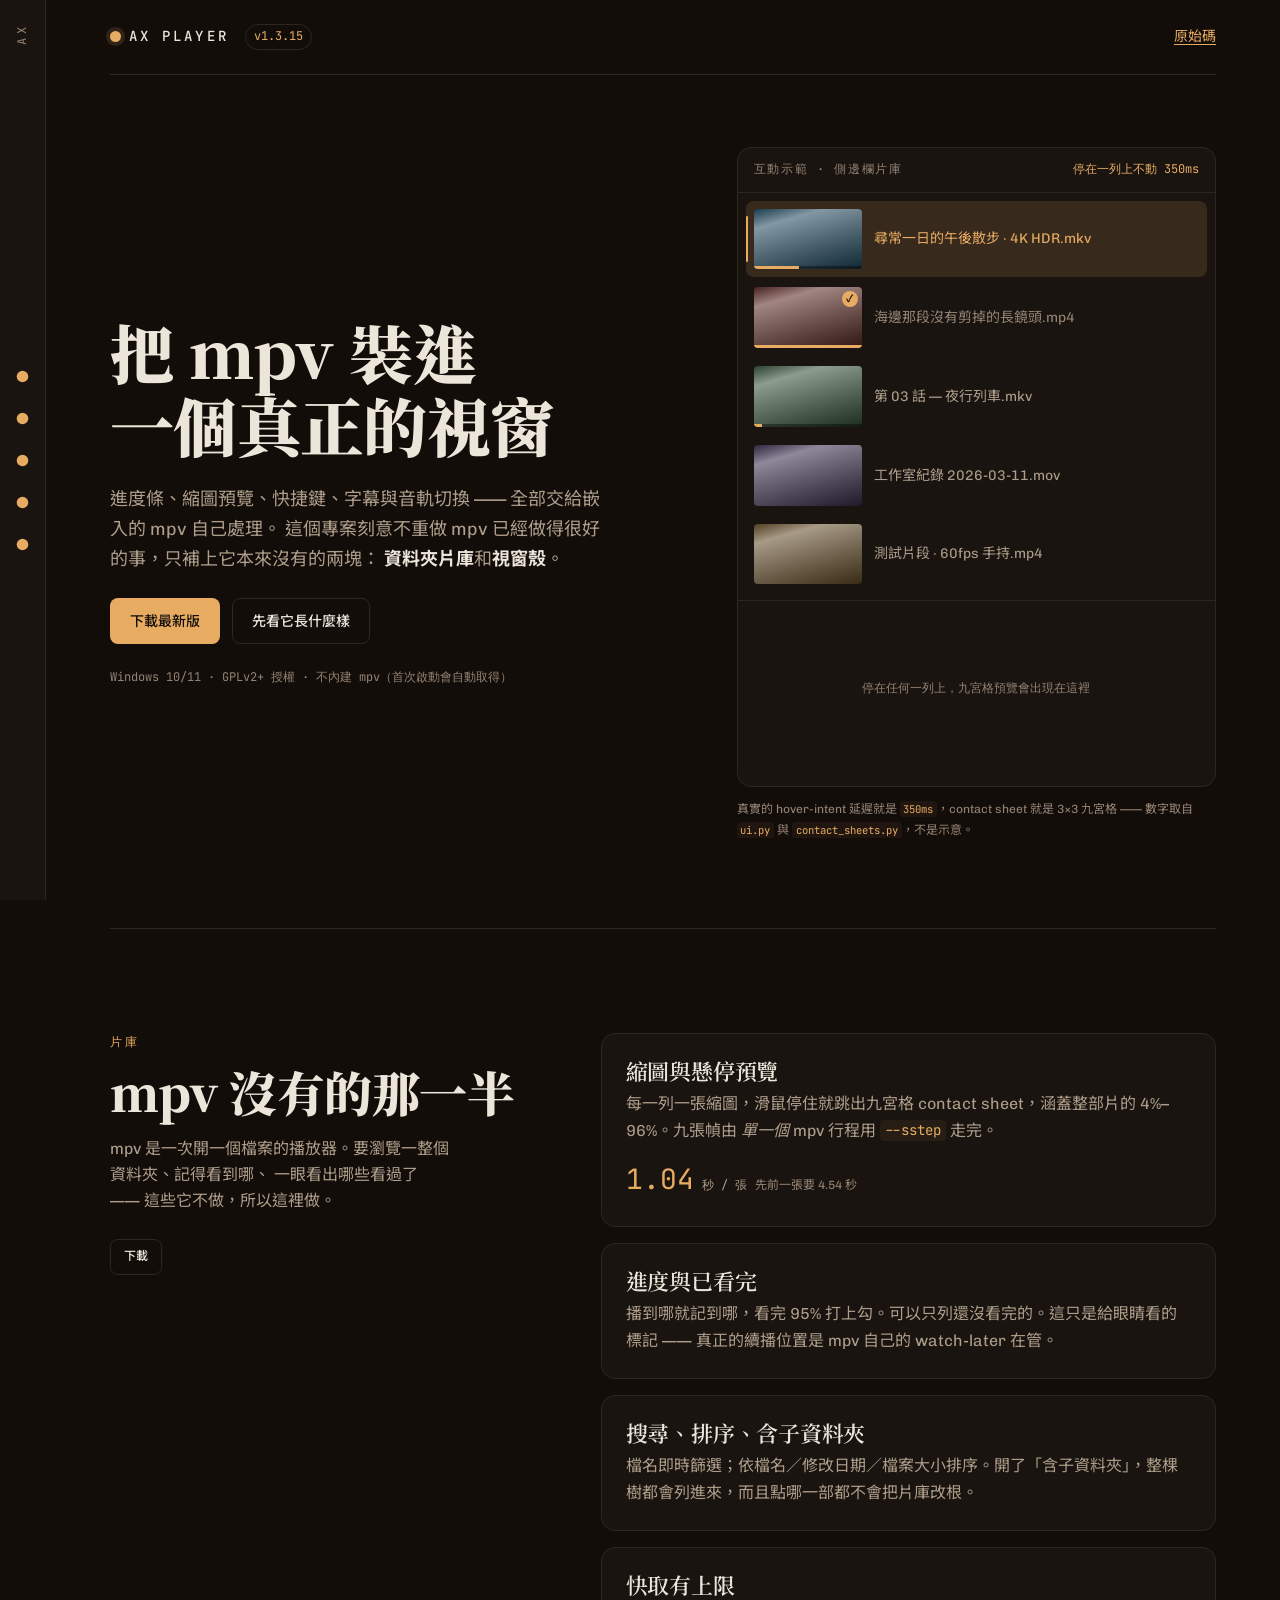
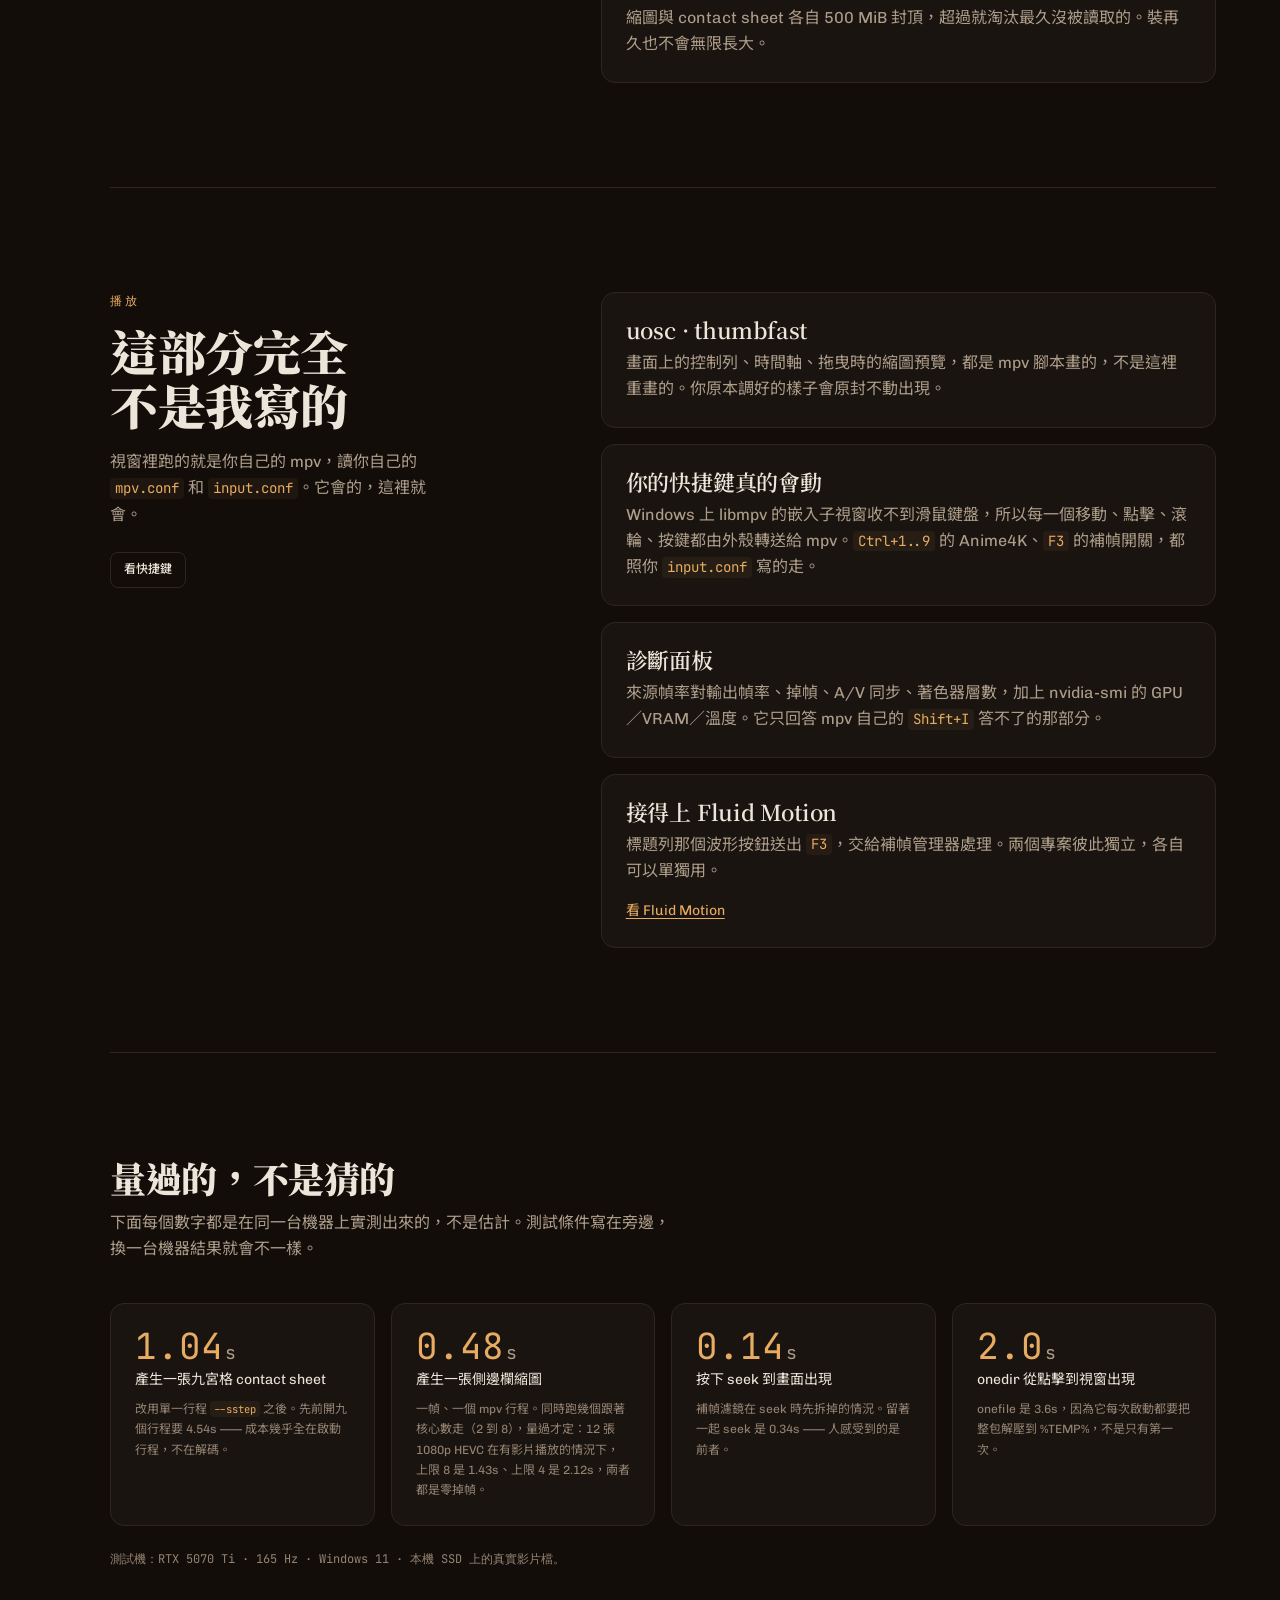
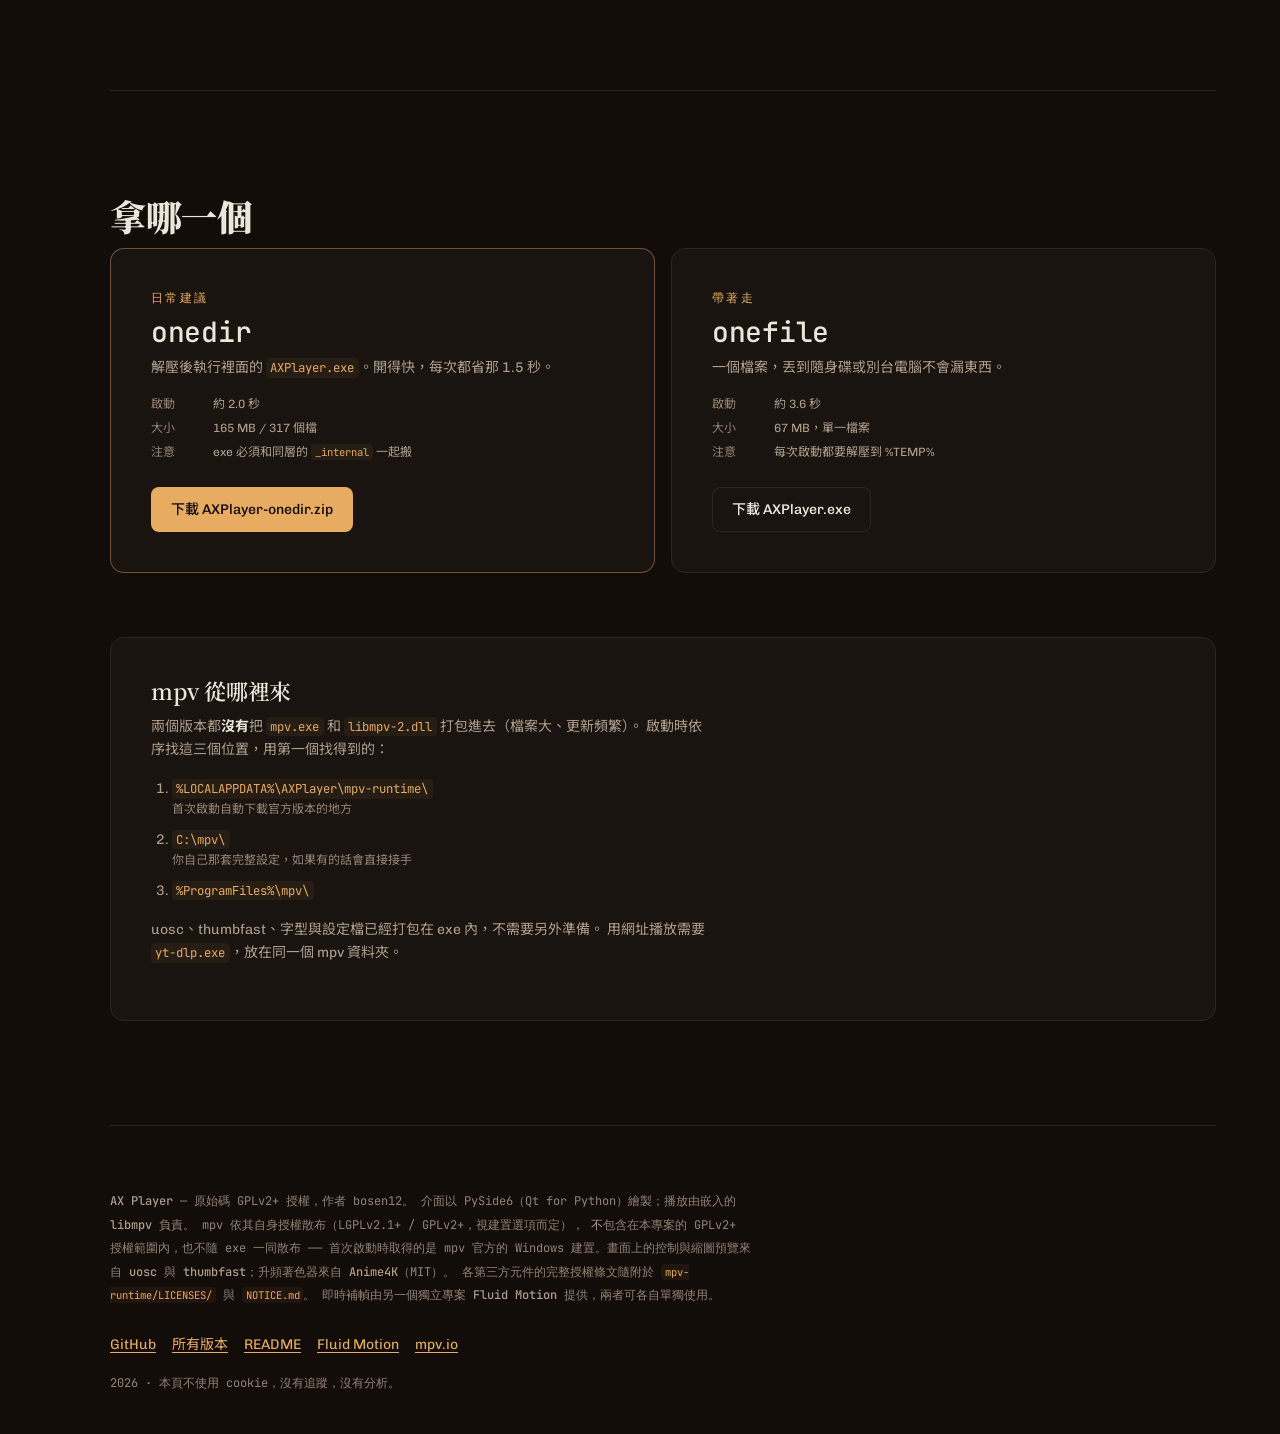
==== commit faa093c0: "轉交給已開著的 AX 最多等 3 秒，準備 v1.3.15 已開著的 AX 卡住不回應時，新的啟動原本會一直等下去，看起來就像按了 播放卻沒有反應。現在 3 秒內沒有回應就放棄轉交、自己開視窗播放，並" ====
--- a/docs/index.html
+++ b/docs/index.html
@@ -38,7 +38,7 @@
 
   <header class="topbar">
     <span class="wordmark"><span class="bulb" aria-hidden="true"></span>AX&nbsp;PLAYER</span>
-    <span class="topbar__ver" id="ver-chip">v1.3.14</span>
+    <span class="topbar__ver" id="ver-chip">v1.3.15</span>
     <a class="topbar__link" href="https://github.com/bosen12/AX_Player">原始碼</a>
   </header>
 
